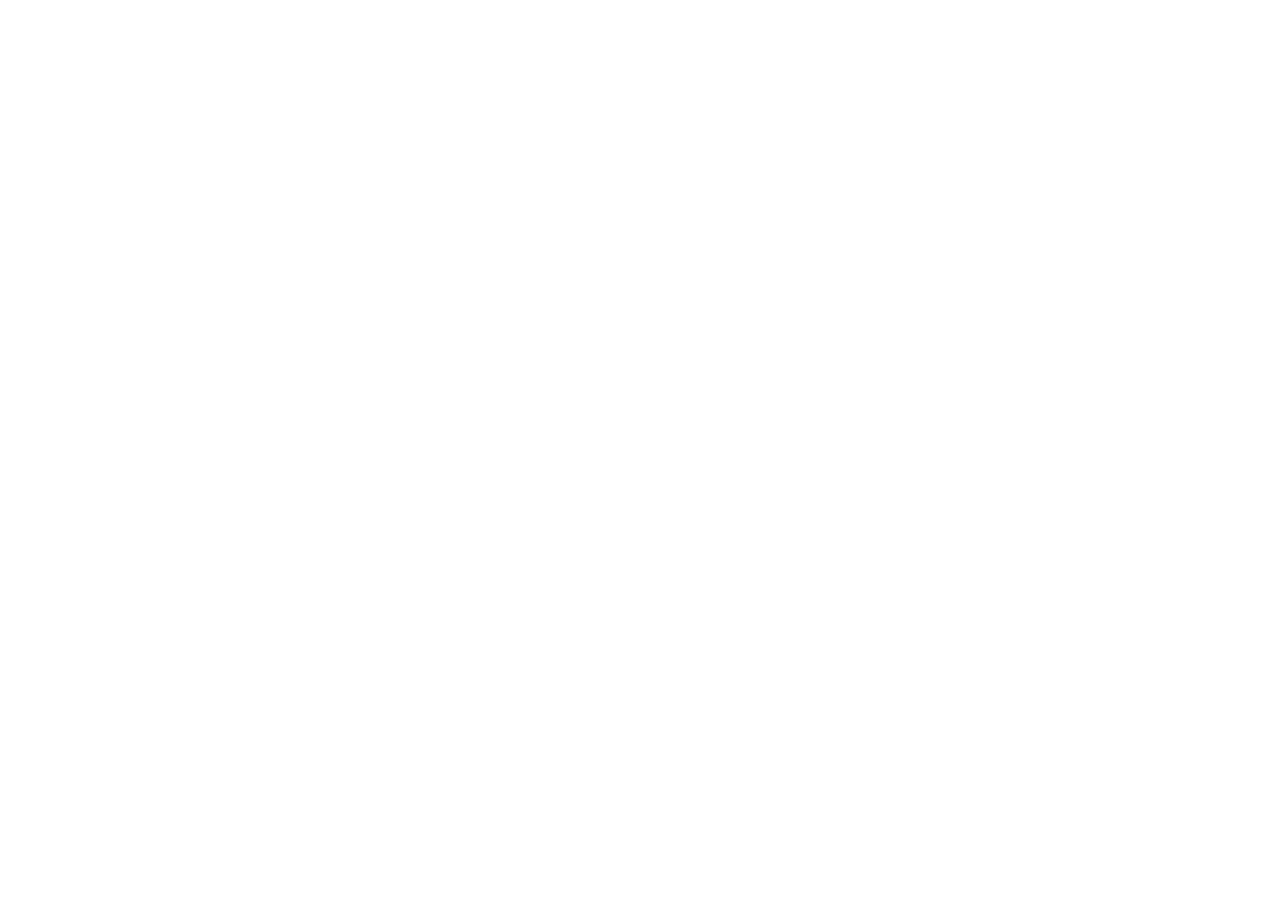
==== Index.html @ 67c7c635 "start" ====
<!DOCTYPE html>
<html lang="en">
<head>
    <meta charset="UTF-8">
    <meta http-equiv="X-UA-Compatible" content="IE=edge">
    <meta name="viewport" content="width=device-width, initial-scale=1.0">
    <title>Сайт отеля</title>
    <link href="https://fonts.googleapis.com/css?family=Montserrat+Alternates:100,200,300,400,500,600,700,800,900&display=swap" rel="stylesheet">

</head>
<body>
 


    </header>











</body>
</html>
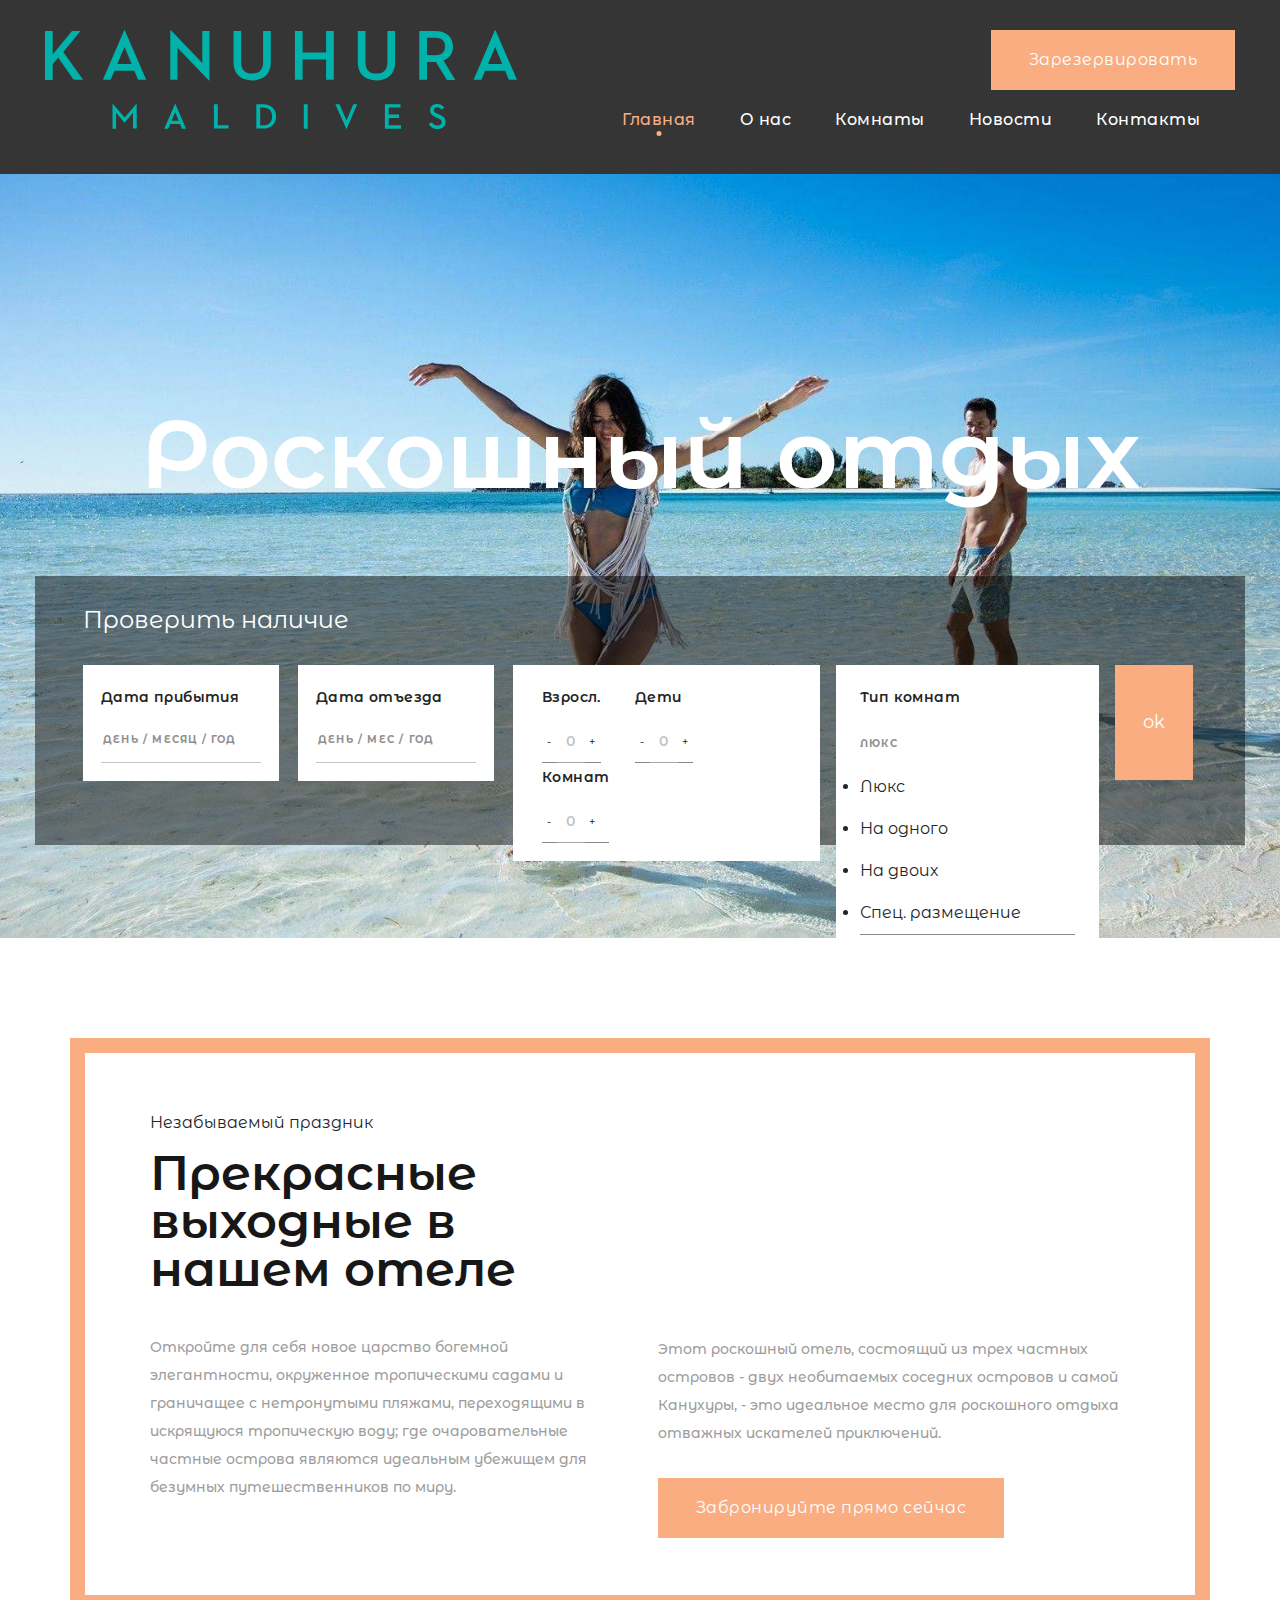
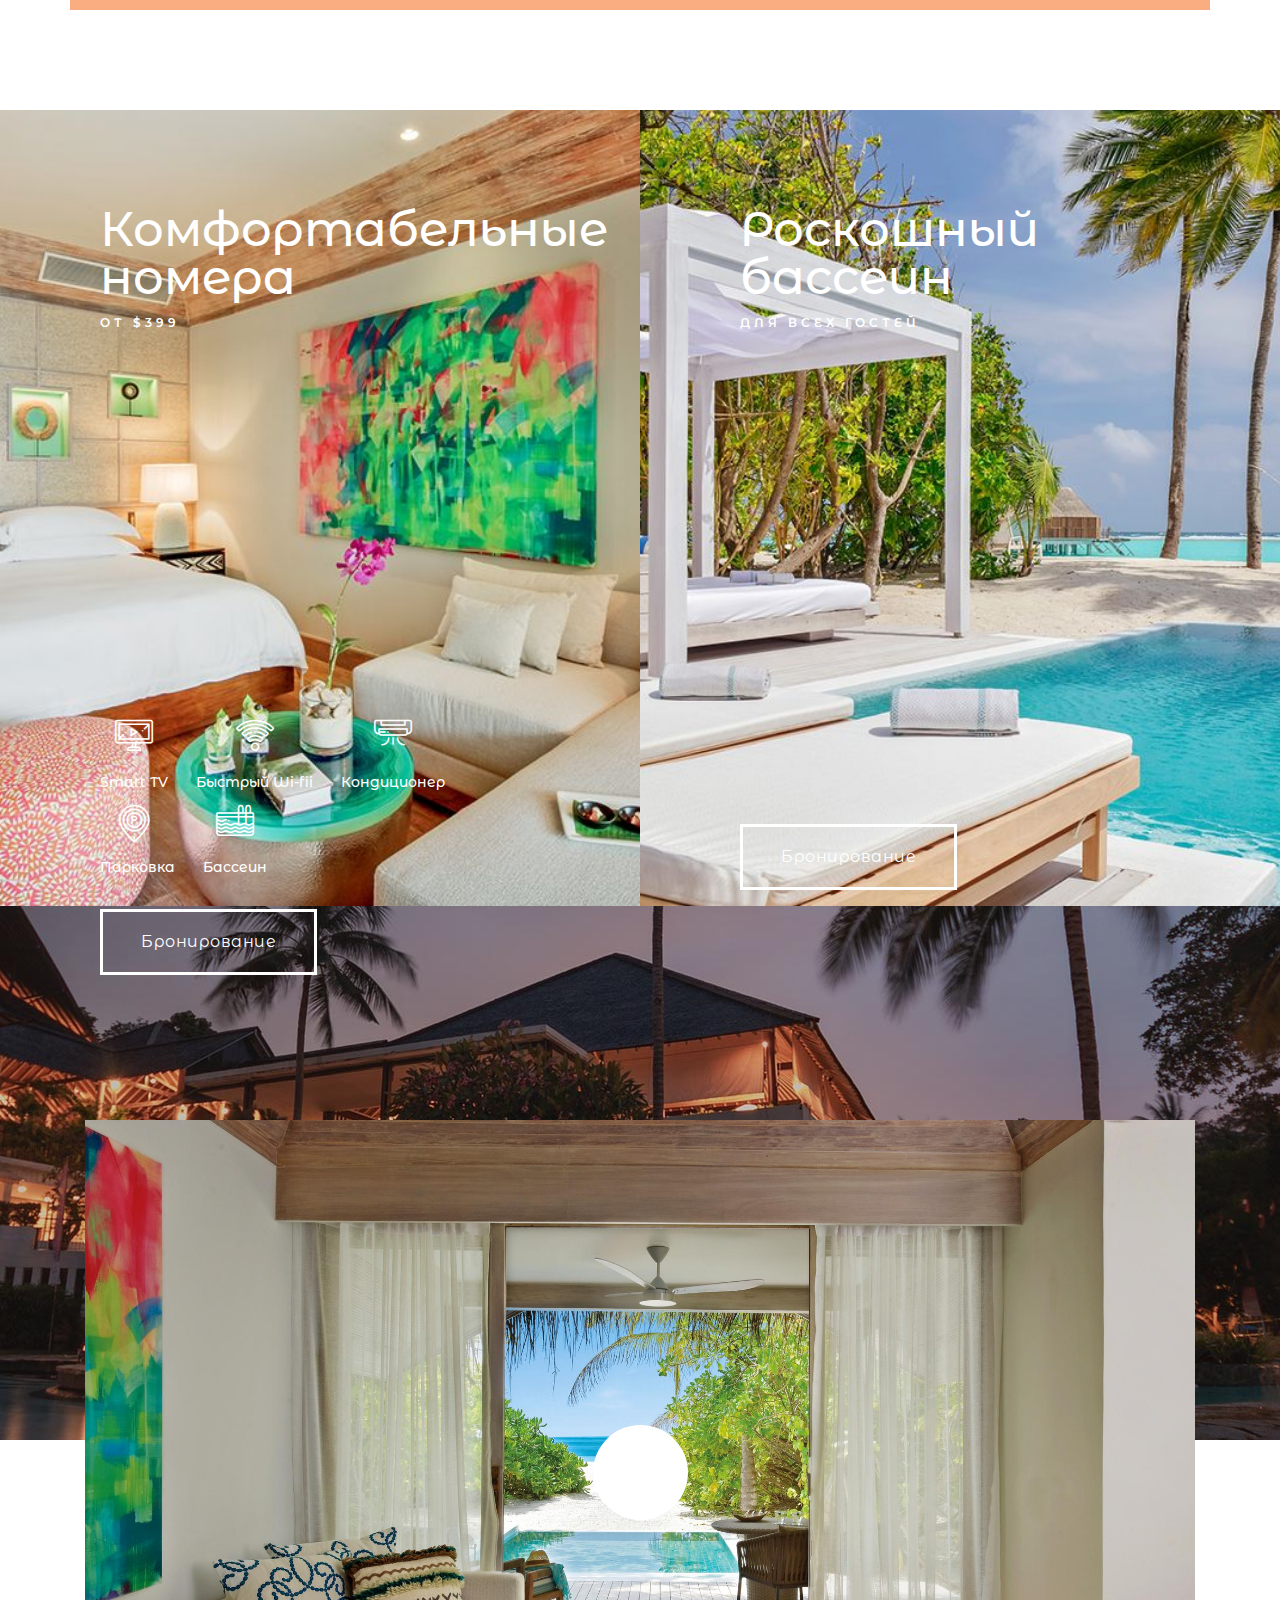
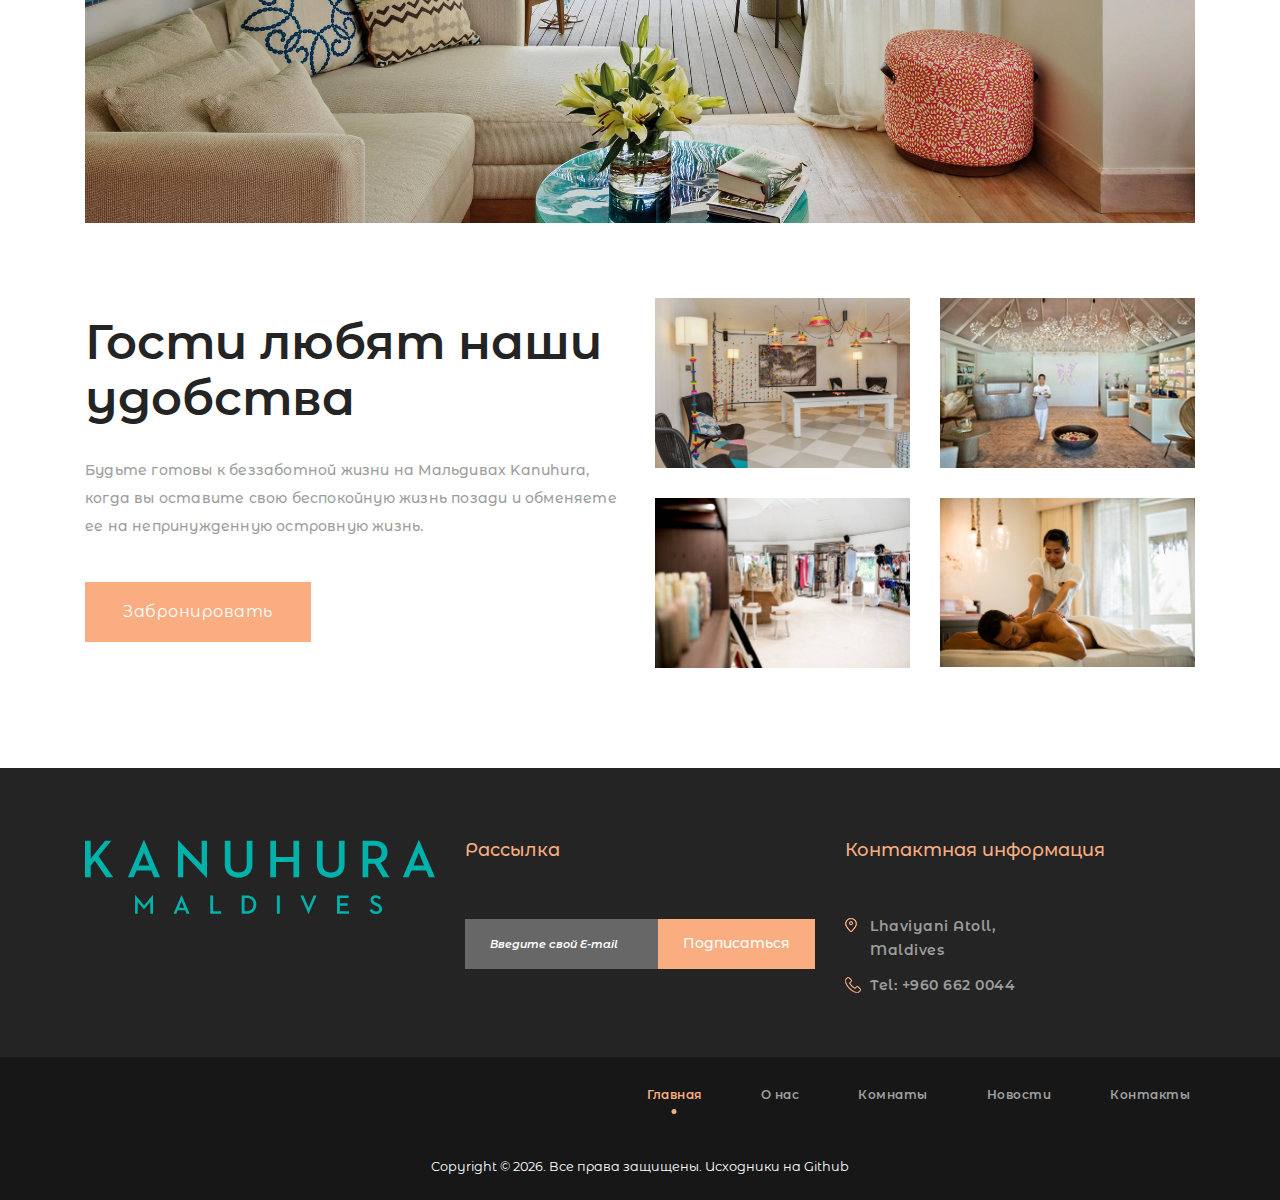
==== commit bfd3fc14: "change_all_2" ====
--- a/Index.html
+++ b/Index.html
@@ -6,10 +6,352 @@
     <meta name="viewport" content="width=device-width, initial-scale=1.0">
     <title>Сайт отеля</title>
     <link href="https://fonts.googleapis.com/css?family=Montserrat+Alternates:100,200,300,400,500,600,700,800,900&display=swap" rel="stylesheet">
+    <link rel="stylesheet" href="css/bootstrap.min.css" type="text/css">
+    <link rel="stylesheet" href="css/font-awesome.min.css" type="text/css">
+    <link rel="stylesheet" href="css/flaticon.css" type="text/css">
+    <link rel="stylesheet" href="css/owl.carousel.min.css" type="text/css">
+    <link rel="stylesheet" href="css/jquery-ui.min.css" type="text/css">
+    <link rel="stylesheet" href="css/nice-select.css" type="text/css">
+    <link rel="stylesheet" href="css/magnific-popup.css" type="text/css">
+    <link rel="stylesheet" href="css/slicknav.min.css" type="text/css">
+    <link rel="stylesheet" href="css/style.css" type="text/css">
 
 </head>
 <body>
- 
+    <div id="preloder">
+        <div class="loader"></div>
+    </div>
+
+    <header class="header-section">
+        <div class="container-fluid">
+            <div class="inner-header">
+                <div class="logo">
+                    <a href="#"><img src="img/logo.svg" ></a>
+                </div>
+
+
+
+                <div class="nav-right">
+                    <a href="#" class="primary-btn">Зарезервировать</a>
+                </div>
+
+
+
+              <nav class="main-menu mobile-menu">
+                    <ul>
+                        <li class="active"><a href="./index.html">Главная</a></li>
+                        <li><a href="./about-us.html">О нас</a></li>
+                        <li><a href="rooms.html">Комнаты</a></li>
+                  <li><a href="./blog.html">Новости</a></li>
+                        <li><a href="./contact.html">Контакты</a></li>
+                    </ul>
+                </nav>
+                <div id="mobile-menu-wrap"></div>
+            </div>
+        </div>
+    </header>
+
+
+        
+        <section class="hero-area set-bg" data-setbg="img/hero-bg1.jpg">
+            <div class="container">
+                <div class="row">
+                    <div class="col-lg-12 text-center">
+                        <div class="hero-text">
+                            <h1>Роскошный отдых</h1>
+                        </div>
+                    </div>
+                </div>
+            </div>
+        </section>
+       
+        <section class="search-filter">
+            <div class="container">
+                <div class="row">
+                    <div class="col-lg-12">
+                        <form action="#" class="check-form">
+                            <h4>Проверить наличие</h4>
+                            <div class="datepicker">
+                                <p>Дата прибытия</p>
+                                <input type="text" class="datepicker-1" value="день / месяц / год">
+                                <img src="img/calendar.png" alt="">
+                            </div>
+                            <div class="datepicker">
+                                <p>Дата отъезда</p>
+                                <input type="text" class="datepicker-2" value="день / мес / год">
+                                <img src="img/calendar.png" alt="">
+                            </div>
+                            <div class="room-quantity">
+                                <div class="single-quantity">
+                                    <p>Взросл.</p>
+                                    <div class="pro-qty"><input type="text" value="0"></div>
+                                </div>
+                                <div class="single-quantity">
+                                    <p>Дети</p>
+                                    <div class="pro-qty"><input type="text" value="0"></div>
+                                </div>
+                                <div class="single-quantity last">
+                                    <p>Комнат</p>
+                                    <div class="pro-qty"><input type="text" value="0"></div>
+                                </div>
+                            </div>
+                            <div class="room-selector">
+                                <p>Тип комнат</p>
+                                <select class="suit-select">
+                                    <option>Люкс</option>
+                                    <option value="">На одного</option>
+                                    <option value="">На двоих</option>
+                                    <option value="">Спец. размещение</option>
+                                </select>
+                            </div>
+                            <button type="submit">ok</button>
+                        </form>
+                    </div>
+                </div>
+            </div>
+        </section>
+
+
+        <section class="intro-section spad">
+            <div class="container">
+                <div class="row intro-text">
+                    <div class="col-lg-6">
+                        <div class="intro-left">
+                            <div class="section-title">
+                                Незабываемый праздник
+                                <h2>Прекрасные выходные в нашем отеле</h2>
+                            </div>
+                            <p>Откройте для себя новое царство богемной элегантности, окруженное тропическими садами и граничащее с нетронутыми пляжами, переходящими в искрящуюся тропическую воду; где очаровательные частные острова являются идеальным убежищем для безумных путешественников по миру.
+                                </p>
+                        </div>
+                    </div>
+    
+    
+    
+    
+                    
+                    <div class="col-lg-6">
+                        <div class="intro-right">
+                            <p><br><br>Этот роскошный отель, состоящий из трех частных островов - двух необитаемых соседних островов и самой Канухуры, - это идеальное место для роскошного отдыха отважных искателей приключений.</p>
+                            <a href="#" class="primary-btn">Забронируйте прямо сейчас</a>
+                        </div>
+                    </div>
+                </div>
+            </div>
+        </section>
+    
+    
+
+        <section class="facilities-section">
+            <div class="container-fluid">
+                <div class="row">
+                    <div class="col-lg-6">
+                        <div class="facilities-item set-bg" data-setbg="img/room-1.jpg">
+                            <div class="fi-title">
+                                <h2>Комфортабельные номера</h2>
+                                <p>От $399</p>
+                            </div>
+                            <div class="fi-features">
+                                <div class="fi-info">
+                                    <i class="flaticon-019-television"></i>
+                                    <p>Smart TV</p>
+                                </div>
+                                <div class="fi-info">
+                                    <i class="flaticon-029-wifi"></i>
+                                    <p>Быстрый Wi-fii</p>
+                                </div>
+                                <div class="fi-info">
+                                    <i class="flaticon-003-air-conditioner"></i>
+                                    <p>Кондиционер</p>
+                                </div>
+                                <div class="fi-info">
+                                    <i class="flaticon-036-parking"></i>
+                                    <p>Парковка</p>
+                                </div>
+                                <div class="fi-info">
+                                    <i class="flaticon-007-swimming-pool"></i>
+                                    <p>Бассеин</p>
+                                </div>
+                            </div>
+                            <a href="#" class="primary-btn">Бронирование</a>
+                        </div>
+                    </div>
+                    <div class="col-lg-6">
+                        <div class="facilities-item set-bg fi-right" data-setbg="img/room-2.jpg">
+                            <div class="fi-title">
+                                <h2>Роскошный бассеин</h2>
+                                <p>для всех гостей</p>
+                            </div>
+                            <a href="#" class="primary-btn">Бронирование</a>
+                        </div>
+                    </div>
+                </div>
+            </div>
+        </section>
+
+        
+        <div class="video-section">
+            <div class="video-bg set-bg" data-setbg="img/video-bg.jpg"></div>
+            <div class="container">
+                <div class="video-text set-bg" data-setbg="img/video-inside-bg.jpg">
+                    <a href="https://www.youtube.com/watch?v=g6BFo0UG668" class="pop-up"><i class="fa fa-play"></i></a>
+                </div>
+            </div>
+        </div>
+
+        <section class="homepage-about spad">   
+            <div class="container">
+                <div class="row">
+                    <div class="col-lg-6">
+                        <div class="about-text">
+                            <div class="section-title">
+                                <h2>Гости любят наши удобства</h2>
+                            </div>
+                            <p>Будьте готовы к беззаботной жизни на Мальдивах Kanuhura, когда вы оставите свою беспокойную жизнь позади и обменяете ее на непринужденную островную жизнь. </p>
+                            <a href="#" class="primary-btn">Забронировать</a>
+                        </div>
+                    </div>
+                    <div class="col-lg-6">
+                        <div class="row">
+                            <div class="col-sm-6">
+                                <div class="about-img">
+                                    <img src="img/home-about-1.jpg" alt="">
+                                </div>
+                            </div>
+                            <div class="col-sm-6">
+                                <div class="about-img">
+                                    <img src="img/home-about-2.jpg" alt ="">
+                                </div>
+                            </div>
+                            <div class="col-sm-6">
+                                <div class="about-img">
+                                    <img src="img/home-about-3.jpg" alt="">
+                                </div>
+                            </div>
+                            <div class="col-sm-6">
+                                <div class="about-img">
+                                    <img src="img/home-about-4.jpg" alt="">
+                                </div>
+                            </div>
+                        </div>
+                    </div>
+                </div>
+            </div>
+        </section>
+        <!-- Home Page About Section End -->
+    
+        <!-- Footer Section Begin -->
+        <footer class="footer-section">
+            <div class="container">
+                <div class="row">
+                    <div class="col-lg-4">
+                        <div class="footer-item">
+                            <div class="footer-logo">
+                                <a href="#"><img src="img/logo.svg" alt=""></a>
+                            </div>
+                        
+                        </div>
+                    </div>
+                    <div class="col-lg-4">
+                        <div class="footer-item">
+                            <h5>Рассылка</h5>
+                            <div class="newslatter-form">
+                                <input type="text" placeholder="Введите свой E-mail">
+                                <button type="submit">Подписаться</button>
+                            </div>
+                        </div>
+                    </div>
+                    <div class="col-lg-4">
+                        <div class="footer-item">
+                            <h5>Контактная информация</h5>
+                            <ul>
+                                <li><img src="img/dot.png" alt="">Lhaviyani Atoll, <br />Maldives</li>
+                                <li><img src="img/phone.png" alt="">Tel: +960 662 0044</li>
+                            </ul>
+                        </div>
+                    </div>
+                </div>
+            </div>
+            <div class="copyright">
+                <div class="container">
+                    <div class="row">
+                        <div class="col-lg-12">
+                            
+                            <ul>
+                                <li class="active"><a href="./index.html">Главная</a></li>
+                                <li><a href="#">О нас</a></li>
+                                <li><a href="#">Комнаты</a></li>
+                                <li><a href="#">Новости</a></li>
+                                <li><a href="#">Контакты</a></li>
+                            </ul>
+                        </div>
+                    </div>
+    <div class="row pt-5">
+                        <div class="col-lg-12 ">
+                            <div class="small text-white text-center">
+    Copyright &copy;
+    <script>document.write(new Date().getFullYear());</script>.
+   Все права защищены. Исходники на<i class="fa fa-hah" aria-hidden="true"></i>  <a href="https://github.com/Nsspb" target="_blank">Github</a>
+    </div>
+                        </div>
+                    </div>
+    
+                </div>
+            </div>
+        </footer>
+    
+
+
+
+
+
+
+
+
+
+
+
+
+
+
+
+
+
+
+
+
+
+
+
+
+
+
+
+
+
+
+
+
+
+
+
+
+        
+
+        
+    <script src="js/jquery-3.3.1.min.js"></script>
+    <script src="js/bootstrap.min.js"></script>
+    <script src="js/jquery.magnific-popup.min.js"></script>
+    <script src="js/jquery-ui.min.js"></script>
+    <script src="js/jquery.nice-select.min.js"></script>
+    <script src="js/jquery.slicknav.js"></script>
+    <script src="js/owl.carousel.min.js"></script>
+    <script src="js/main.js"></script>
+
+
+
+
+
 
 
     </header>
--- a/css/flaticon.css
+++ b/css/flaticon.css
@@ -0,0 +1,79 @@
+	/*
+  	Flaticon icon font: Flaticon
+  	Creation date: 25/01/2019 11:32
+  	*/
+
+@font-face {
+  font-family: "Flaticon";
+  src: url("../fonts/Flaticon.eot");
+  src: url("../fonts/Flaticon.eot?#iefix") format("embedded-opentype"),
+       url("../fonts/Flaticon.woff") format("woff"),
+       url("../fonts/Flaticon.ttf") format("truetype"),
+       url("../fonts/Flaticon.svg#Flaticon") format("svg");
+  font-weight: normal;
+  font-style: normal;
+}
+
+@media screen and (-webkit-min-device-pixel-ratio:0) {
+  @font-face {
+    font-family: "Flaticon";
+    src: url("../fonts/Flaticon.svg#Flaticon") format("svg");
+  }
+}
+
+[class^="flaticon-"]:before, [class*=" flaticon-"]:before,
+[class^="flaticon-"]:after, [class*=" flaticon-"]:after {   
+  font-family: Flaticon;
+  font-style: normal;
+}
+
+.flaticon-001-luggage:before { content: "\f100"; }
+.flaticon-002-breakfast:before { content: "\f101"; }
+.flaticon-003-air-conditioner:before { content: "\f102"; }
+.flaticon-004-fridge:before { content: "\f103"; }
+.flaticon-005-tea:before { content: "\f104"; }
+.flaticon-006-dumbbell:before { content: "\f105"; }
+.flaticon-007-swimming-pool:before { content: "\f106"; }
+.flaticon-008-heater:before { content: "\f107"; }
+.flaticon-009-cctv:before { content: "\f108"; }
+.flaticon-010-newspaper:before { content: "\f109"; }
+.flaticon-011-no-smoking:before { content: "\f10a"; }
+.flaticon-012-cocktail:before { content: "\f10b"; }
+.flaticon-013-safety-box:before { content: "\f10c"; }
+.flaticon-014-ring-bell:before { content: "\f10d"; }
+.flaticon-015-door-hanger:before { content: "\f10e"; }
+.flaticon-016-washing-machine:before { content: "\f10f"; }
+.flaticon-017-sunbed:before { content: "\f110"; }
+.flaticon-018-iron:before { content: "\f111"; }
+.flaticon-019-television:before { content: "\f112"; }
+.flaticon-020-telephone:before { content: "\f113"; }
+.flaticon-021-flip-flops:before { content: "\f114"; }
+.flaticon-022-clock:before { content: "\f115"; }
+.flaticon-023-hair-dryer:before { content: "\f116"; }
+.flaticon-024-towel:before { content: "\f117"; }
+.flaticon-025-pillow:before { content: "\f118"; }
+.flaticon-026-bed:before { content: "\f119"; }
+.flaticon-027-mirror:before { content: "\f11a"; }
+.flaticon-028-vacuum-cleaner:before { content: "\f11b"; }
+.flaticon-029-wifi:before { content: "\f11c"; }
+.flaticon-030-bathtub:before { content: "\f11d"; }
+.flaticon-031-elevator:before { content: "\f11e"; }
+.flaticon-032-armchair:before { content: "\f11f"; }
+.flaticon-033-dinner:before { content: "\f120"; }
+.flaticon-034-camera:before { content: "\f121"; }
+.flaticon-035-eight-ball:before { content: "\f122"; }
+.flaticon-036-parking:before { content: "\f123"; }
+.flaticon-037-sink:before { content: "\f124"; }
+.flaticon-038-five-stars:before { content: "\f125"; }
+.flaticon-039-three-stars:before { content: "\f126"; }
+.flaticon-040-key-card:before { content: "\f127"; }
+.flaticon-041-lamp:before { content: "\f128"; }
+.flaticon-042-menu:before { content: "\f129"; }
+.flaticon-043-room-service:before { content: "\f12a"; }
+.flaticon-044-clock-1:before { content: "\f12b"; }
+.flaticon-045-door:before { content: "\f12c"; }
+.flaticon-046-toothbrush:before { content: "\f12d"; }
+.flaticon-047-calendar:before { content: "\f12e"; }
+.flaticon-048-door-handle:before { content: "\f12f"; }
+.flaticon-049-power-socket:before { content: "\f130"; }
+.flaticon-050-bellboy:before { content: "\f131"; }--- a/css/style.css
+++ b/css/style.css
@@ -0,0 +1,2048 @@
+/******************************************************************
+  Template Name: Europa Hotel And Spa
+  Description: Europa Hotel And Spa HTML Template
+  Author: Colorlib
+  Author URI: http://www.colorlib.com
+  Version: 1.0
+  Created: Colorlib
+******************************************************************/
+
+/*------------------------------------------------------------------
+[Table of contents]
+
+1.  Template default CSS
+	1.1	Variables
+	1.2	Mixins
+	1.3	Flexbox
+	1.4	Reset
+2.  Helper Css
+3.  Header Section
+4.  Hero Section
+5.  Search Filter
+6.  Facilities Section
+7.  Testimonial Section
+8.  Video Section
+9.  Footer
+10. Other Pages Style
+
+-------------------------------------------------------------------*/
+
+
+/*----------------------------------------*/
+/* Template default CSS
+/*----------------------------------------*/
+
+html,
+body {
+	height: 100%;
+	font-family: "Montserrat Alternates", sans-serif;
+	-webkit-font-smoothing: antialiased;
+	font-smoothing: antialiased;
+	background: none;
+}
+
+h1,
+h2,
+h3,
+h4,
+h5,
+h6 {
+	margin: 0;
+	color: #111111;
+	font-weight: 400;
+	font-family: "Montserrat Alternates", sans-serif;
+}
+
+h1 {
+	font-size: 70px;
+}
+
+h2 {
+	font-size: 36px;
+}
+
+h3 {
+	font-size: 30px;
+}
+
+h4 {
+	font-size: 24px;
+}
+
+h5 {
+	font-size: 18px;
+}
+
+h6 {
+	font-size: 16px;
+}
+
+p {
+	font-size: 14px;
+	color: #9d9d9d;
+	font-family: "Montserrat Alternates", sans-serif;
+	font-weight: 500;
+	line-height: 28px;
+	margin: 0 0 15px 0;
+}
+
+img {
+	max-width: 100%;
+}
+
+input:focus,
+select:focus,
+button:focus,
+textarea:focus {
+	outline: none;
+}
+
+a:hover,
+a:focus {
+	text-decoration: none;
+	outline: none;
+	color: #ffffff;
+}
+
+ul,
+ol {
+	padding: 0;
+	margin: 0;
+}
+
+[class^=flaticon-]:before,
+[class*=" flaticon-"]:before,
+[class^=flaticon-]:after,
+[class*=" flaticon-"]:after {
+	font-family: Flaticon;
+	font-size: 38px;
+	font-style: normal;
+}
+
+/*---------------------
+  Helper CSS
+-----------------------*/
+
+.section-title span {
+	color: #868686;
+	display: block;
+	font-size: 12px;
+	letter-spacing: 4px;
+	text-transform: uppercase;
+	font-weight: 600;
+}
+
+.section-title h2 {
+	color: #181717;
+	font-size: 48px;
+	line-height: 48px;
+	font-weight: 600;
+	margin-top: 14px;
+	margin-bottom: 40px;
+}
+
+.set-bg {
+	background-repeat: no-repeat;
+	background-size: cover;
+	background-position: top center;
+}
+
+.spad {
+	padding-top: 100px;
+	padding-bottom: 100px;
+}
+
+.text-white h1,
+.text-white h2,
+.text-white h3,
+.text-white h4,
+.text-white h5,
+.text-white h6,
+.text-white p,
+.text-white span,
+.text-white li,
+.text-white a {
+	color: #ffffff;
+}
+
+/* buttons */
+
+.primary-btn {
+	display: inline-block;
+	font-size: 16px;
+	font-weight: 400;
+	padding: 18px 38px;
+	color: #ffffff;
+	background: #F9AD81;
+	letter-spacing: 0.5px;
+}
+
+.submit-btn {
+	color: #ffffff;
+	background: #82D026;
+	font-size: 14px;
+	font-weight: 400;
+	border: none;
+	letter-spacing: 0.5px;
+	text-transform: uppercase;
+	cursor: pointer;
+}
+
+/* Preloder */
+
+#preloder {
+	position: fixed;
+	width: 100%;
+	height: 100%;
+	top: 0;
+	left: 0;
+	z-index: 999999;
+	background: #000;
+}
+
+.loader {
+	width: 40px;
+	height: 40px;
+	position: absolute;
+	top: 50%;
+	left: 50%;
+	margin-top: -13px;
+	margin-left: -13px;
+	border-radius: 60px;
+	animation: loader 0.8s linear infinite;
+	-webkit-animation: loader 0.8s linear infinite;
+}
+
+@keyframes loader {
+	0% {
+		-webkit-transform: rotate(0deg);
+		transform: rotate(0deg);
+		border: 4px solid #f44336;
+		border-left-color: transparent;
+	}
+	50% {
+		-webkit-transform: rotate(180deg);
+		transform: rotate(180deg);
+		border: 4px solid #673ab7;
+		border-left-color: transparent;
+	}
+	100% {
+		-webkit-transform: rotate(360deg);
+		transform: rotate(360deg);
+		border: 4px solid #f44336;
+		border-left-color: transparent;
+	}
+}
+
+@-webkit-keyframes loader {
+	0% {
+		-webkit-transform: rotate(0deg);
+		border: 4px solid #f44336;
+		border-left-color: transparent;
+	}
+	50% {
+		-webkit-transform: rotate(180deg);
+		border: 4px solid #673ab7;
+		border-left-color: transparent;
+	}
+	100% {
+		-webkit-transform: rotate(360deg);
+		border: 4px solid #f44336;
+		border-left-color: transparent;
+	}
+}
+
+/*---------------------
+  Header
+-----------------------*/
+
+.header-section {
+	background: #353535;
+	padding-left: 30px;
+	padding-right: 30px;
+	padding-top: 30px;
+	padding-bottom: 24px;
+	position: absolute;
+	width: 100%;
+	left: 0;
+	top: 0;
+	z-index: 999;
+}
+
+.inner-header .logo {
+	float: left;
+	line-height: 60px;
+}
+
+.inner-header .logo a {
+	display: inline-block;
+}
+
+.inner-header .nav-right {
+	float: right;
+}
+
+.inner-header .main-menu {
+	float: right;
+	margin-right: 30px;
+	display: block;
+}
+
+.inner-header .main-menu ul li {
+	list-style: none;
+	display: inline-block;
+	margin-right: 50px;
+	line-height: 50px;
+	padding: 5px;
+	position: relative;
+	z-index: 1;
+}
+
+.inner-header .main-menu ul li:hover>.drop-menu {
+	top: 60px;
+	opacity: 1;
+	visibility: visible;
+	z-index: 999;
+}
+
+.inner-header .main-menu ul li .drop-menu {
+	position: absolute;
+	left: 0;
+	top: 100px;
+	background: #ffffff;
+	width: 220px;
+	opacity: 0;
+	visibility: hidden;
+	z-index: -1;
+	-webkit-transition: 0.3s;
+	transition: 0.3s;
+}
+
+.inner-header .main-menu ul li .drop-menu li {
+	display: block;
+	margin-right: 0;
+	line-height: 0;
+	padding: 0;
+}
+
+.inner-header .main-menu ul li .drop-menu li a {
+	color: #242424;
+	display: block;
+	padding: 30px 20px;
+	font-size: 16px;
+	font-weight: 600;
+	letter-spacing: 0;
+}
+
+.inner-header .main-menu ul li .drop-menu li:hover>a {
+	background: #F9AD81;
+	color: #ffffff;
+}
+
+.inner-header .main-menu ul li .drop-menu li:hover>a::after {
+	display: none;
+}
+
+.inner-header .main-menu ul li.active a {
+	color: #F9AD81;
+}
+
+.inner-header .main-menu ul li.active a:after {
+	opacity: 1;
+}
+
+.inner-header .main-menu ul li:last-child {
+	margin-right: 0;
+}
+
+.inner-header .main-menu ul li>a {
+	color: #ffffff;
+	font-size: 16px;
+	font-weight: 500;
+	letter-spacing: 0.5px;
+	display: inline-block;
+	position: relative;
+	-webkit-transition: all 0.2s;
+	transition: all 0.2s;
+}
+
+.inner-header .main-menu ul li>a:hover {
+	color: #F9AD81;
+}
+
+.inner-header .main-menu ul li>a:hover::after {
+	opacity: 1;
+}
+
+.inner-header .main-menu ul li>a:after {
+	position: absolute;
+	left: 50%;
+	bottom: 9px;
+	width: 5px;
+	height: 5px;
+	background: #F9AD81;
+	content: "";
+	border-radius: 50%;
+	-webkit-transform: translateX(-2.5px);
+	transform: translateX(-2.5px);
+	opacity: 0;
+	-webkit-transition: all 0.2s;
+	transition: all 0.2s;
+}
+
+.slicknav_menu {
+	display: none;
+}
+
+/*---------------------
+  Hero Area
+-----------------------*/
+
+.hero-area {
+	height: 938px;
+	padding-top: 396px;
+}
+
+.hero-area.other-page {
+	height: 488px;
+	padding-top: 0;
+}
+
+.hero-text h1 {
+	font-size: 96px;
+	color: #ffffff;
+	font-weight: 600;
+}
+
+/*---------------------
+  Search Filter
+-----------------------*/
+
+.search-filter {
+	margin-top: -362px;
+	position: absolute;
+	width: 100%;
+	z-index: 99;
+}
+
+.search-filter.other-page-filter {
+	margin-top: -172px;
+}
+
+.check-form {
+	padding-top: 30px;
+	padding-bottom: 65px;
+	padding-right: 48px;
+	padding-left: 48px;
+	margin: 0 -50px;
+	position: relative;
+	z-index: 1;
+}
+
+.check-form:after {
+	position: absolute;
+	left: 0;
+	top: 0;
+	width: 100%;
+	height: 100%;
+	background: #000000;
+	content: "";
+	opacity: 0.47;
+	z-index: -1;
+}
+
+.check-form h4 {
+	color: #ffffff;
+	margin-bottom: 30px;
+}
+
+.check-form .datepicker {
+	width: calc(19.3% - 19px);
+	float: left;
+	margin-right: 19px;
+	background: #ffffff;
+	position: relative;
+	padding: 18px;
+}
+
+.check-form .datepicker p {
+	font-size: 14px;
+	color: #242424;
+	letter-spacing: 0.4px;
+	margin-bottom: 7px;
+	font-weight: 600;
+}
+
+.check-form .datepicker input {
+	width: 100%;
+	font-size: 10px;
+	font-weight: 700;
+	text-transform: uppercase;
+	border: none;
+	color: #242424;
+	opacity: 0.5;
+	letter-spacing: 1.2px;
+	line-height: 42px;
+	border-bottom: 1px solid #888888;
+}
+
+.check-form .datepicker img {
+	position: absolute;
+	right: 18px;
+	bottom: 33px;
+}
+
+.check-form .room-quantity {
+	width: calc(29% - 16px);
+	float: left;
+	margin-right: 16px;
+	background: #ffffff;
+	padding-top: 18px;
+	padding-bottom: 18px;
+	padding-left: 29px;
+	padding-right: 28px;
+}
+
+.check-form .room-quantity .single-quantity {
+	display: inline-block;
+	margin-right: 30px;
+}
+
+.check-form .room-quantity .single-quantity.last {
+	margin-right: 0;
+}
+
+.check-form .room-quantity .single-quantity p {
+	font-size: 14px;
+	color: #242424;
+	letter-spacing: 0.4px;
+	margin-bottom: 10px;
+	font-weight: 600;
+}
+
+.check-form .room-quantity .single-quantity .pro-qty {
+	border-bottom: 1px solid #888888;
+	line-height: 42px;
+	height: 42px;
+}
+
+.check-form .room-quantity .single-quantity .pro-qty .qtybtn {
+	float: left;
+	width: 15px;
+	text-align: center;
+	cursor: pointer;
+	display: block;
+	color: #081624;
+	font-size: 11px;
+	letter-spacing: 0.4px;
+	line-height: 42px;
+}
+
+.check-form .room-quantity .single-quantity .pro-qty input {
+	width: 28px;
+	border: none;
+	float: left;
+	text-align: center;
+	font-family: "Montserrat Alternates", sans-serif;
+	font-size: 14px;
+	font-weight: 600;
+	color: #081624;
+	opacity: 0.25;
+	letter-spacing: 0.4px;
+	margin-top: -2px;
+}
+
+.check-form .room-selector {
+	width: calc(25% - 16px);
+	float: left;
+	margin-right: 16px;
+	background: #ffffff;
+	padding-top: 18px;
+	padding-left: 24px;
+	padding-right: 24px;
+	padding-bottom: 18px;
+}
+
+.check-form .room-selector p {
+	font-size: 14px;
+	color: #242424;
+	letter-spacing: 0.4px;
+	margin-bottom: 10px;
+	font-weight: 600;
+}
+
+.check-form .room-selector .nice-select {
+	background-color: transparent;
+	border-radius: 0;
+	border: none;
+	padding-left: 0;
+	padding-right: 0;
+	float: none;
+	line-height: 42px;
+	border-bottom: 1px solid #888888;
+}
+
+.check-form .room-selector .nice-select span {
+	font-size: 10px;
+	color: #242424;
+	opacity: 0.5;
+	text-transform: uppercase;
+	font-weight: 700;
+	letter-spacing: 1.2px;
+}
+
+.check-form .room-selector .nice-select .list {
+	width: 100%;
+	margin-top: 1px;
+}
+
+.check-form .room-selector .nice-select:after {
+	display: none;
+}
+
+.check-form button {
+	background: #F9AD81;
+	border: 1px solid #F9AD81;
+	font-size: 18px;
+	color: #ffffff;
+	padding: 43px 27px;
+	cursor: pointer;
+}
+
+/*---------------------
+  Intro section
+-----------------------*/
+
+.intro-text {
+	border: 15px solid #F9AD81;
+	padding-left: 50px;
+	padding-top: 58px;
+	padding-bottom: 57px;
+	padding-right: 45px;
+}
+
+.intro-right {
+	padding-top: 168px;
+}
+
+.intro-right p {
+	margin-bottom: 31px;
+}
+
+/*---------------------
+  Facilities Section
+-----------------------*/
+
+.facilities-item {
+	margin: 0 -15px;
+	height: 796px;
+	padding-top: 95px;
+	padding-left: 100px;
+	padding-right: 100px;
+	padding-bottom: 60px;
+}
+
+.facilities-item.fi-right .fi-title {
+	margin-bottom: 488px;
+}
+
+.facilities-item .fi-title {
+	margin-bottom: 375px;
+}
+
+.facilities-item .fi-title h2 {
+	color: #ffffff;
+	font-size: 48px;
+	font-weight: 500;
+	line-height: 48px;
+	margin-bottom: 8px;
+}
+
+.facilities-item .fi-title p {
+	color: #ffffff;
+	font-size: 12px;
+	letter-spacing: 4px;
+	line-height: 27px;
+	font-weight: 600;
+	text-transform: uppercase;
+}
+
+.facilities-item .fi-features {
+	margin-bottom: 28px;
+}
+
+.facilities-item .fi-features .fi-info {
+	display: inline-block;
+	text-align: center;
+	margin-right: 24px;
+}
+
+.facilities-item .fi-features .fi-info i {
+	color: #ffffff;
+}
+
+.facilities-item .fi-features .fi-info p {
+	color: #ffffff;
+	margin-bottom: 0;
+}
+
+.facilities-item .primary-btn {
+	background: transparent;
+	border: 3px solid #ffffff;
+}
+
+/*---------------------
+  Testimonial Section
+-----------------------*/
+
+.testimonial-section {
+	padding-bottom: 60px;
+}
+
+.testimonial-section .section-title h2 {
+	font-size: 60px;
+	color: #242424;
+	margin-top: 0;
+}
+
+.testimonial-item {
+	margin-bottom: 40px;
+}
+
+.testimonial-item .ti-time {
+	font-size: 11px;
+	letter-spacing: 1.2px;
+	color: #242424;
+	opacity: 0.5;
+	font-weight: 600;
+	line-height: 36px;
+}
+
+.testimonial-item h4 {
+	color: #242424;
+	font-weight: 600;
+	margin-bottom: 6px;
+}
+
+.testimonial-item .rating {
+	margin-bottom: 15px;
+}
+
+.testimonial-item .rating i {
+	color: #ed8a19;
+}
+
+.testimonial-item p {
+	letter-spacing: 0.2px;
+	margin-bottom: 30px;
+}
+
+.testimonial-item .ti-author {
+	overflow: hidden;
+}
+
+.testimonial-item .ti-author .author-pic {
+	float: left;
+	margin-right: 18px;
+}
+
+.testimonial-item .ti-author .author-pic img {
+	height: 54px;
+	width: 54px;
+	border-radius: 50%;
+}
+
+.testimonial-item .ti-author .author-text {
+	float: left;
+	padding-top: 5px;
+}
+
+.testimonial-item .ti-author .author-text h6 {
+	color: #F9AD81;
+	font-weight: 600;
+	line-height: 24px;
+}
+
+.testimonial-item .ti-author .author-text h6 span {
+	display: block;
+	font-size: 12px;
+	color: #242424;
+	letter-spacing: 0.2px;
+}
+
+/*---------------------
+  Video Section
+-----------------------*/
+
+.video-section {
+	padding-bottom: 0;
+}
+
+.video-section .video-bg {
+	height: 534px;
+}
+
+.video-text {
+	height: 703px;
+	position: relative;
+	margin-top: -320px;
+}
+
+.video-text a {
+	color: #F9AD81;
+	height: 95px;
+	width: 95px;
+	background: #fff;
+	text-align: center;
+	line-height: 98px;
+	border-radius: 50%;
+	font-size: 25px;
+	position: absolute;
+	left: 50%;
+	top: 50%;
+	-webkit-transform: translate(-47px, -47px);
+	transform: translate(-47px, -47px);
+}
+
+/*---------------------
+  Homepage About
+-----------------------*/
+
+.homepage-about {
+	padding-top: 75px;
+	padding-bottom: 70px;
+}
+
+.homepage-about .about-text {
+	margin-bottom: 30px;
+}
+
+.homepage-about .about-text .section-title h2 {
+	color: #242424;
+	line-height: 56px;
+	margin-top: 0;
+	margin-bottom: 30px;
+	margin-top: 16px;
+}
+
+.homepage-about .about-text p {
+	letter-spacing: 0.2px;
+	margin-bottom: 42px;
+}
+
+.homepage-about .about-img {
+	margin-bottom: 30px;
+	
+}
+
+.homepage-about .about-img img {
+	min-width: 100%;
+}
+
+/*---------------------
+  Footer
+-----------------------*/
+
+.footer-section {
+	background: #242424;
+	padding-top: 72px;
+}
+
+.footer-item {
+	margin-bottom: 30px;
+}
+
+.footer-item .footer-logo {
+	margin-bottom: 25px;
+}
+
+.footer-item .footer-logo a {
+	display: inline-block;
+}
+
+.footer-item h5 {
+	color: #F9AD81;
+	font-weight: 500;
+	margin-bottom: 57px;
+}
+
+.footer-item .newslatter-form {
+	position: relative;
+}
+
+.footer-item .newslatter-form input {
+	width: 100%;
+	height: 50px;
+	background: #676767;
+	border: none;
+	font-size: 11px;
+	color: #ffffff;
+	padding-left: 25px;
+	padding-right: 15px;
+}
+
+.footer-item .newslatter-form input::-webkit-input-placeholder {
+	color: #ffffff;
+	font-weight: 600;
+	font-style: italic;
+}
+
+.footer-item .newslatter-form input::-moz-placeholder {
+	color: #ffffff;
+	font-weight: 600;
+	font-style: italic;
+}
+
+.footer-item .newslatter-form input:-ms-input-placeholder {
+	color: #ffffff;
+	font-weight: 600;
+	font-style: italic;
+}
+
+.footer-item .newslatter-form input::-ms-input-placeholder {
+	color: #ffffff;
+	font-weight: 600;
+	font-style: italic;
+}
+
+.footer-item .newslatter-form input::placeholder {
+	color: #ffffff;
+	font-weight: 600;
+	font-style: italic;
+}
+
+.footer-item .newslatter-form button {
+	font-size: 14px;
+	color: #ffffff;
+	background: #F9AD81;
+	display: inline-block;
+	border: none;
+	position: absolute;
+	right: 0;
+	top: 0;
+	padding: 14px 25px;
+	height: 100%;
+	font-weight: 500;
+	cursor: pointer;
+}
+
+.footer-item ul {
+	margin-top: -5px;
+}
+
+.footer-item ul li {
+	list-style: none;
+	color: #9d9d9d;
+	line-height: 24px;
+	font-size: 14px;
+	font-weight: 600;
+	letter-spacing: 0.5px;
+	position: relative;
+	padding-left: 25px;
+	margin-bottom: 11px;
+}
+
+.footer-item ul li img {
+	position: absolute;
+	left: 0;
+	top: 4px;
+}
+
+.copyright {
+	background: #171717;
+	overflow: hidden;
+	padding: 24px;
+	margin-top: 30px;
+}
+
+.copyright .copyright-text {
+	float: left;
+	font-size: 13px;
+	color: #9d9d9d;
+	font-weight: 600;
+	line-height: 28px;
+}
+
+.copyright .copyright-text a {
+	color: #9d9d9d;
+}
+
+.copyright .copyright-text a:hover {
+	color: #F9AD81;
+}
+
+.copyright ul {
+	float: right;
+}
+
+.copyright ul li {
+	list-style: none;
+	display: inline-block;
+	margin-right: 45px;
+}
+
+.copyright ul li.active a {
+	color: #F9AD81;
+}
+
+.copyright ul li.active a:after {
+	opacity: 1;
+}
+
+.copyright ul li:last-child {
+	margin-right: 0;
+}
+
+.copyright ul li a {
+	color: #a1a1a1;
+	font-size: 12px;
+	font-weight: 600;
+	letter-spacing: 0.5px;
+	display: inline-block;
+	padding: 5px;
+	position: relative;
+	-webkit-transition: all 0.2s;
+	transition: all 0.2s;
+}
+
+.copyright ul li a:hover {
+	color: #F9AD81;
+}
+
+.copyright ul li a:hover::after {
+	opacity: 1;
+}
+
+.copyright ul li a:after {
+	position: absolute;
+	left: 50%;
+	bottom: -5px;
+	width: 5px;
+	height: 5px;
+	background: #F9AD81;
+	content: "";
+	border-radius: 50%;
+	-webkit-transform: translateX(-2.5px);
+	transform: translateX(-2.5px);
+	opacity: 0;
+	-webkit-transition: all 0.2s;
+	transition: all 0.2s;
+}
+
+/* -------------------------------------- Other Pages Styles -------------------------------------*/
+
+/*---------------------
+  About Us
+-----------------------*/
+
+.about-us {
+	padding-top: 175px;
+	padding-bottom: 70px;
+}
+
+.about-us .about-left {
+	margin-bottom: 30px;
+}
+
+.about-us .about-left .second-text {
+	margin-bottom: 28px;
+}
+
+.about-us .about-left p {
+	margin-bottom: 45px;
+}
+
+.about-us .about-img {
+	margin-bottom: 30px;
+}
+
+.about-us .about-img img {
+	min-width: 100%;
+}
+
+.about-us .about-img.second-img {
+	padding-top: 123px;
+}
+
+.about-us .about-img.third-img {
+	padding-top: 44px;
+}
+
+/*---------------------
+  Milestone Counter
+-----------------------*/
+
+.milestone-counter {
+	padding-top: 140px;
+}
+
+.mc-item {
+	margin-bottom: 30px;
+	overflow: hidden;
+}
+
+.mc-item .mc-num {
+	margin-right: 11px;
+	float: left;
+}
+
+.mc-item .mc-num span {
+	font-size: 60px;
+	color: #F9AD81;
+	font-weight: 600;
+	float: left;
+	line-height: 56px;
+	display: inline-block;
+}
+
+.mc-item .mc-num strong {
+	display: inline-block;
+	font-weight: 600;
+	font-size: 60px;
+	line-height: 56px;
+	color: #F9AD81;
+}
+
+.mc-item .mc-num.middle-num {
+	margin-right: 58px;
+	font-weight: 600;
+}
+
+.mc-item .mc-text {
+	float: left;
+}
+
+.mc-item .mc-text h3 {
+	color: #ffffff;
+	font-weight: 500;
+}
+
+.mc-item .mc-text p {
+	margin-bottom: 0;
+	color: #ffffff;
+	font-size: 12px;
+	font-weight: 600;
+	opacity: 0.25;
+	text-transform: uppercase;
+	line-height: 25px;
+	letter-spacing: 4px;
+}
+
+/*---------------------
+  Award Section
+-----------------------*/
+
+.award-section {
+	padding-bottom: 21px;
+}
+
+.award-section .section-title {
+	margin-bottom: 100px;
+}
+
+.award-section .section-title h2 {
+	font-size: 60px;
+	color: #242424;
+	margin-top: 0;
+}
+
+.award-item {
+	text-align: center;
+	margin-bottom: 70px;
+}
+
+.award-item h5 {
+	color: #242424;
+	font-weight: 600;
+	margin-top: 35px;
+	margin-bottom: 20px;
+}
+
+.award-item h4 {
+	color: #242424;
+	font-weight: 600;
+	margin-bottom: 6px;
+}
+
+.award-item span {
+	display: block;
+	color: #868686;
+	font-size: 12px;
+	font-weight: 600;
+	letter-spacing: 4px;
+	text-transform: uppercase;
+	margin-bottom: 20px;
+}
+
+.award-item p {
+	letter-spacing: 0.2px;
+}
+
+/*---------------------
+  Call To Action
+-----------------------*/
+
+.callto-section {
+	overflow: hidden;
+	background: #F9AD81;
+	padding-top: 55px;
+	padding-bottom: 50px;
+}
+
+.callto-section .callto-text {
+	float: left;
+}
+
+.callto-section .callto-text h2 {
+	color: #ffffff;
+	font-weight: 500;
+	line-height: 60px;
+}
+
+.callto-section .primary-btn {
+	float: right;
+	background: #242424;
+}
+
+/*---------------------
+  Room Section
+-----------------------*/
+
+.ri-slider-item {
+	margin: 0 -15px;
+}
+
+.ri-slider-item .ri-sliders .single-img {
+	height: 796px;
+}
+
+.ri-text {
+	margin: 0 -15px;
+	padding-top: 196px;
+	padding-left: 65px;
+	padding-right: 30px;
+	padding-bottom: 79px;
+}
+
+.ri-text.left-side {
+	padding-top: 170px;
+}
+
+.ri-text p {
+	margin-bottom: 62px;
+}
+
+.ri-text .ri-features {
+	margin-bottom: 50px;
+}
+
+.ri-text .ri-features .ri-info {
+	display: inline-block;
+	text-align: center;
+	margin-right: 24px;
+}
+
+.ri-text .ri-features .ri-info i {
+	color: #ABAAAA;
+	display: inline-block;
+	line-height: 25px;
+}
+
+.ri-text .ri-features .ri-info p {
+	color: #a6a5a5;
+	margin-bottom: 0;
+	letter-spacing: 0.4px;
+}
+
+.ri-sliders .owl-dots {
+	position: absolute;
+	left: 0;
+	bottom: 48px;
+	text-align: center;
+	width: 100%;
+}
+
+.ri-sliders .owl-dots .owl-dot {
+	width: 8px;
+	height: 8px;
+	background: #fff;
+	border-radius: 50%;
+	margin-right: 15px;
+	cursor: pointer;
+	margin-right: 10px;
+}
+
+.ri-sliders .owl-dots .owl-dot.active {
+	background: #F9AD81;
+}
+
+.ri-sliders .owl-dots .owl-dot:last-child {
+	margin-right: 0;
+}
+
+/*---------------------
+  Services
+-----------------------*/
+
+.services-section {
+	padding-bottom: 0;
+	padding-top: 196px;
+}
+
+.services-item {
+	margin-bottom: 100px;
+}
+
+.services-item .si-pic {
+	height: 293px;
+	position: relative;
+}
+
+.services-item .si-pic .service-icon {
+	width: 89px;
+	height: 89px;
+	background: #F9AD81;
+	text-align: center;
+	line-height: 89px;
+	border-radius: 50%;
+	position: absolute;
+	bottom: -45px;
+	left: 50%;
+	-webkit-transform: translateX(-44.5px);
+	transform: translateX(-44.5px);
+}
+
+.services-item .si-text {
+	text-align: center;
+	padding-top: 75px;
+}
+
+.services-item .si-text h3 {
+	color: #181717;
+	font-weight: 600;
+	margin-bottom: 18px;
+}
+
+/*---------------------
+  Kids Section
+-----------------------*/
+
+.kid-pic {
+	margin: 0 -15px;
+}
+
+.kid-pic img {
+	height: 531px;
+	min-width: 100%;
+}
+
+.kid-text {
+	max-width: 626px;
+	margin: 0 auto;
+	padding-top: 70px;
+	padding-bottom: 48px;
+}
+
+.kid-text p {
+	margin-bottom: 42px;
+}
+
+/*---------------------
+  Blog
+-----------------------*/
+
+.blog-section {
+	padding-top: 196px;
+}
+
+.blog-item {
+	margin-bottom: 46px;
+}
+
+.blog-item .bi-pic img {
+	min-width: 100%;
+}
+
+.blog-item .bi-text {
+	padding-top: 25px;
+}
+
+.blog-item .bi-text .bi-title {
+	margin-bottom: 30px;
+}
+
+.blog-item .bi-text .bi-title .blog-time {
+	font-size: 12px;
+	font-weight: 600;
+	color: #a9a9a9;
+	letter-spacing: 1.2px;
+	text-transform: uppercase;
+	line-height: 30px;
+}
+
+.blog-item .bi-text .bi-title h3 {
+	color: #181717;
+	font-weight: 600;
+	margin-bottom: 6px;
+}
+
+.blog-item .bi-text .bi-title span {
+	display: inline-block;
+	font-size: 13px;
+	font-weight: 600;
+	color: #F9AD81;
+	letter-spacing: 1.2px;
+	text-transform: uppercase;
+}
+
+.blog-pagination {
+	padding-top: 40px;
+}
+
+.blog-pagination a {
+	display: inline-block;
+	font-size: 18px;
+	color: #181717;
+	font-weight: 600;
+	margin-right: 10px;
+	-webkit-transition: all 0.2s;
+	transition: all 0.2s;
+}
+
+.blog-pagination a:hover {
+	color: #F9AD81;
+}
+
+.blog-right .blog-search {
+	position: relative;
+	margin-bottom: 66px;
+}
+
+.blog-right .blog-search input {
+	width: 100%;
+	height: 56px;
+	border: none;
+	border-bottom: 1px solid #888888;
+	font-size: 14px;
+	font-weight: 600;
+}
+
+.blog-right .blog-search button {
+	color: #ffffff;
+	font-size: 14px;
+	font-weight: 600;
+	padding: 0 24px;
+	height: 100%;
+	position: absolute;
+	right: 0;
+	top: 0;
+	background: #F9AD81;
+	border: none;
+	cursor: pointer;
+}
+
+.blog-right .blog-widget .bw-item {
+	margin-bottom: 55px;
+}
+
+.blog-right .blog-widget .bw-item h4 {
+	color: #181717;
+	font-size: 22px;
+	font-weight: 600;
+	margin-bottom: 30px;
+}
+
+.blog-right .blog-widget .bw-item ul li {
+	list-style: none;
+	color: #9d9d9d;
+	font-size: 14px;
+	font-weight: 600;
+	line-height: 36px;
+}
+
+.blog-right .blog-widget .bw-item ul li span {
+	display: inline-block;
+	margin-left: 10px;
+}
+
+.blog-right .blog-add {
+	height: 525px;
+	text-align: center;
+	padding-top: 45px;
+	padding-bottom: 40px;
+}
+
+.blog-right .blog-add h4 {
+	color: #ffffff;
+	font-weight: 500;
+	line-height: 36px;
+	margin-bottom: 308px;
+}
+
+/*---------------------
+  Contact
+-----------------------*/
+
+.contact-section {
+	padding-top: 192px;
+}
+
+.contact-title {
+	overflow: hidden;
+	margin-bottom: 40px;
+}
+
+.contact-title .section-title {
+	float: left;
+}
+
+.contact-title .primary-btn {
+	float: right;
+	margin-top: 40px;
+}
+
+.contact-form input {
+	width: 100%;
+	height: 56px;
+	border: none;
+	border-bottom: 1px solid #888888;
+	font-size: 14px;
+	font-weight: 600;
+	margin-bottom: 20px;
+}
+
+.contact-form input::-webkit-input-placeholder {
+	color: #242424;
+	font-size: 14px;
+	font-weight: 600;
+	letter-spacing: 0.4px;
+}
+
+.contact-form input::-moz-placeholder {
+	color: #242424;
+	font-size: 14px;
+	font-weight: 600;
+	letter-spacing: 0.4px;
+}
+
+.contact-form input:-ms-input-placeholder {
+	color: #242424;
+	font-size: 14px;
+	font-weight: 600;
+	letter-spacing: 0.4px;
+}
+
+.contact-form input::-ms-input-placeholder {
+	color: #242424;
+	font-size: 14px;
+	font-weight: 600;
+	letter-spacing: 0.4px;
+}
+
+.contact-form input::placeholder {
+	color: #242424;
+	font-size: 14px;
+	font-weight: 600;
+	letter-spacing: 0.4px;
+}
+
+.contact-form input.subject {
+	border-bottom: 1px solid #000000;
+	margin-bottom: 130px;
+}
+
+.contact-form textarea {
+	width: 100%;
+	border: none;
+	border-bottom: 1px solid #000000;
+	font-size: 14px;
+	font-weight: 600;
+	height: 40px;
+	resize: none;
+	position: relative;
+	margin-bottom: 50px;
+}
+
+.contact-form textarea::-webkit-input-placeholder {
+	color: #242424;
+	font-size: 14px;
+	font-weight: 600;
+	letter-spacing: 0.4px;
+}
+
+.contact-form textarea::-moz-placeholder {
+	color: #242424;
+	font-size: 14px;
+	font-weight: 600;
+	letter-spacing: 0.4px;
+}
+
+.contact-form textarea:-ms-input-placeholder {
+	color: #242424;
+	font-size: 14px;
+	font-weight: 600;
+	letter-spacing: 0.4px;
+}
+
+.contact-form textarea::-ms-input-placeholder {
+	color: #242424;
+	font-size: 14px;
+	font-weight: 600;
+	letter-spacing: 0.4px;
+}
+
+.contact-form textarea::placeholder {
+	color: #242424;
+	font-size: 14px;
+	font-weight: 600;
+	letter-spacing: 0.4px;
+}
+
+.contact-form button {
+	color: #ffffff;
+	background: #F9AD81;
+	font-size: 16px;
+	letter-spacing: 0.5px;
+	font-weight: 600;
+	border: none;
+	padding: 18px 64px;
+	display: inline-block;
+	cursor: pointer;
+}
+
+.info-box {
+	text-align: center;
+	background: #F6F9FB;
+	padding: 40px 0;
+}
+
+.info-box img {
+	margin-bottom: 35px;
+}
+
+.info-box ul li {
+	list-style: none;
+	font-size: 14px;
+	color: #181717;
+	font-weight: 600;
+	line-height: 24px;
+	margin-bottom: 26px;
+}
+
+.info-box .social-links {
+	margin-top: 40px;
+}
+
+.info-box .social-links a {
+	display: inline-block;
+	color: #6D6D6D;
+	width: 32px;
+	height: 32px;
+	border: 1px solid #727272;
+	border-radius: 50%;
+	text-align: center;
+	line-height: 32px;
+	margin-right: 5px;
+}
+
+.info-box .social-links a:last-child {
+	margin-right: 0;
+}
+
+/*---------------------
+  Map
+-----------------------*/
+
+.map {
+	height: 910px;
+}
+
+.map iframe {
+	width: 100%;
+}
+
+/* ----------------------------- Responsive Media Styles -----------------------------*/
+
+@media only screen and (min-width: 1500px) and (max-width: 1920px) {
+	.inner-header .main-menu {
+		margin-right: 96px;
+	}
+	.inner-header .main-menu ul li {
+		margin-right: 69px;
+	}
+	.ri-text {
+		padding-left: 145px;
+		padding-right: 180px;
+		padding-bottom: 51px;
+	}
+	.ri-text.left-side {
+		padding-left: 185px;
+		padding-right: 100px;
+	}
+}
+
+@media only screen and (min-width: 1200px) and (max-width: 1300px) {
+	.inner-header .main-menu ul li {
+		margin-right: 30px;
+	}
+}
+
+/* Medium Device */
+
+@media only screen and (min-width: 992px) and (max-width: 1199px) {
+	.header-section {
+		padding-left: 0;
+		padding-right: 0;
+	}
+	.facilities-item {
+		padding-left: 50px;
+		padding-right: 15px;
+	}
+	.inner-header .main-menu {
+		margin-right: 10px;
+	}
+	.inner-header .main-menu ul li {
+		margin-right: 12px;
+	}
+	.check-form {
+		margin: 0;
+	}
+	.check-form .datepicker {
+		width: calc(17.3% - 19px);
+		margin-right: 10px;
+	}
+	.check-form .room-quantity {
+		width: calc(36% - 16px);
+		margin-right: 10px;
+	}
+	.check-form .room-quantity .single-quantity {
+		margin-right: 15px;
+	}
+	.check-form .room-selector {
+		width: calc(25% - 16px);
+		margin-right: 10px;
+	}
+	.check-form .room-selector .nice-select .list {
+		width: auto;
+	}
+	.check-form button {
+		padding: 43px 19px;
+	}
+	.check-form .datepicker img {
+		display: none;
+	}
+	.mc-item .mc-num {
+		float: none;
+		overflow: hidden;
+	}
+	.mc-item .mc-text {
+		float: none;
+	}
+	.ri-text {
+		padding-top: 105px;
+		padding-left: 45px;
+	}
+	.ri-text.left-side {
+		padding-top: 55px;
+		padding-left: 45px;
+	}
+	.kid-text {
+		padding-top: 25px;
+		padding-bottom: 12px;
+	}
+}
+
+@media only screen and (max-width: 991px) {
+	.search-filter {
+		position: relative;
+		margin-top: -230px;
+	}
+	.check-form {
+		margin: 0;
+	}
+	.check-form .datepicker {
+		width: 100%;
+		margin-right: 0;
+	}
+	.check-form .datepicker {
+		width: 100%;
+		margin-right: 0;
+	}
+	.check-form .room-quantity {
+		width: 100%;
+		margin-right: 0;
+	}
+	.check-form .room-quantity .single-quantity {
+		margin-right: 80px;
+	}
+	.check-form .room-selector {
+		width: 100%;
+		margin-right: 0;
+	}
+	.check-form button {
+		width: 100%;
+		padding: 15px 27px;
+	}
+	.mc-item .mc-num {
+		float: none;
+		overflow: hidden;
+	}
+	.mc-item .mc-text {
+		float: none;
+	}
+	.kid-pic img {
+		height: auto;
+	}
+}
+
+/* Tablet Device */
+
+@media only screen and (min-width: 768px) and (max-width: 991px) {
+	.header-section {
+		padding-left: 0;
+		padding-right: 0;
+	}
+	.inner-header .main-menu ul li {
+		margin-right: 15px;
+	}
+	.inner-header .main-menu {
+		margin-right: 0;
+	}
+	.inner-header .nav-right {
+		display: none;
+	}
+	.intro-right {
+		padding-top: 40px;
+	}
+	.about-us .about-img.second-img {
+		padding-top: 184px;
+	}
+	.mc-item .mc-num {
+		float: none;
+		overflow: hidden;
+	}
+	.mc-item .mc-text {
+		float: none;
+	}
+	.callto-section .callto-text {
+		float: none;
+		margin-bottom: 20px;
+	}
+	.callto-section .primary-btn {
+		float: none;
+	}
+	.copyright ul li {
+		margin-right: 10px;
+	}
+	.room-section {
+		padding-top: 100px;
+	}
+	.ri-slider-item .ri-sliders .single-img {
+		height: 750px;
+	}
+	.ri-text {
+		padding-top: 100px;
+	}
+	.ri-text.left-side {
+		padding-top: 100px;
+	}
+	.blog-right {
+		padding-top: 50px;
+	}
+	.contact-title .primary-btn {
+		float: none;
+		margin-top: 0;
+	}
+	.contact-form {
+		margin-bottom: 40px;
+	}
+	.kid-pic img {
+		height: auto;
+	}
+}
+
+/* Large Mobile */
+
+@media only screen and (max-width: 767px) {
+	.header-section {
+		padding-left: 0;
+		padding-right: 0;
+	}
+	.inner-header .main-menu {
+		display: none;
+	}
+	.inner-header .nav-right {
+		display: none;
+	}
+	.slicknav_menu {
+		display: block;
+		background: transparent;
+	}
+	.slicknav_btn {
+		margin-top: 7px;
+		background-color: transparent;
+	}
+	.slicknav_menu .slicknav_menutxt {
+		display: none;
+	}
+	.slicknav_menu .slicknav_icon-bar {
+		width: 30px;
+		height: 5px;
+	}
+	.slicknav_nav {
+		background: #222;
+		padding: 15px 0;
+	}
+	.slicknav_nav li:hover {
+		border-radius: 0;
+		background: #F9AD81;
+		color: #ffffff;
+	}
+	.slicknav_nav li li:hover {
+		background: #222;
+		color: #ffffff;
+	}
+	.slicknav_nav li:hover a {
+		color: #ffffff;
+	}
+	.slicknav_nav a {
+		padding: 0;
+		margin: 0;
+	}
+	.slicknav_nav .slicknav_row:hover {
+		border-radius: 0;
+		background: transparent;
+	}
+	.slicknav_nav .slicknav_row,
+	.slicknav_nav a {
+		padding: 0;
+		margin: 0;
+	}
+	.slicknav_nav a:hover {
+		border-radius: 0;
+		background: transparent;
+	}
+	.slicknav_nav ul {
+		margin: 0;
+	}
+	.slicknav_nav li {
+		padding: 15px 35px;
+		margin: 0;
+	}
+	.hero-area {
+		height: 665px;
+		padding-top: 280px;
+	}
+	.hero-text h1 {
+		font-size: 70px;
+	}
+	.search-filter {
+		margin-top: -140px;
+	}
+	.check-form {
+		padding-right: 30px;
+		padding-left: 30px;
+		padding-bottom: 40px;
+	}
+	.check-form .room-quantity .single-quantity {
+		margin-right: 30px;
+	}
+	.intro-right {
+		padding-top: 40px;
+	}
+	.ri-slider-item .ri-sliders .single-img {
+		height: 550px;
+	}
+	.about-us .about-img.second-img,
+	.about-us .about-img.third-img {
+		padding-top: 0;
+	}
+	.facilities-item {
+		padding-left: 40px;
+		padding-right: 15px;
+	}
+	.facilities-item .fi-title {
+		margin-bottom: 330px;
+	}
+	.copyright ul li {
+		margin-right: 10px;
+		margin-bottom: 10px;
+	}
+	.ri-slider-item .ri-sliders .single-img {
+		height: 450px;
+	}
+	.callto-section .callto-text {
+		float: none;
+		margin-bottom: 20px;
+	}
+	.callto-section .primary-btn {
+		float: none;
+	}
+	.copyright .copyright-text {
+		float: none;
+		margin-bottom: 10px;
+	}
+	.copyright ul {
+		float: none;
+	}
+	.room-section {
+		padding-top: 100px;
+	}
+	.ri-text .ri-features .ri-info {
+		margin-right: 20px;
+	}
+	.ri-text {
+		padding-top: 100px;
+		padding-left: 30px;
+	}
+	.ri-text.left-side {
+		padding-top: 100px;
+	}
+	.blog-right {
+		padding-top: 50px;
+	}
+	.contact-title .primary-btn {
+		float: none;
+		margin-top: 0;
+	}
+	.contact-form {
+		margin-bottom: 40px;
+	}
+	.copyright {
+		text-align: center;
+	}
+}
+
+/* Small Mobile */
+
+@media only screen and (max-width: 479px) {
+	.hero-text h1 {
+		font-size: 50px;
+	}
+	.intro-text {
+		padding: 20px 0;
+	}
+	.check-form .room-quantity .single-quantity {
+		margin-right: 4px;
+		margin-bottom: 10px;
+	}
+	.section-title h2 {
+		font-size: 36px;
+	}
+	.testimonial-section .section-title h2 {
+		font-size: 36px;
+	}
+	.facilities-item .fi-title {
+		margin-bottom: 180px;
+	}
+	.facilities-item {
+		padding-left: 15px;
+		padding-right: 15px;
+	}
+	.facilities-item.fi-right .fi-title {
+		margin-bottom: 430px;
+	}
+	.ri-text .ri-features .ri-info {
+		margin-bottom: 20px;
+	}
+}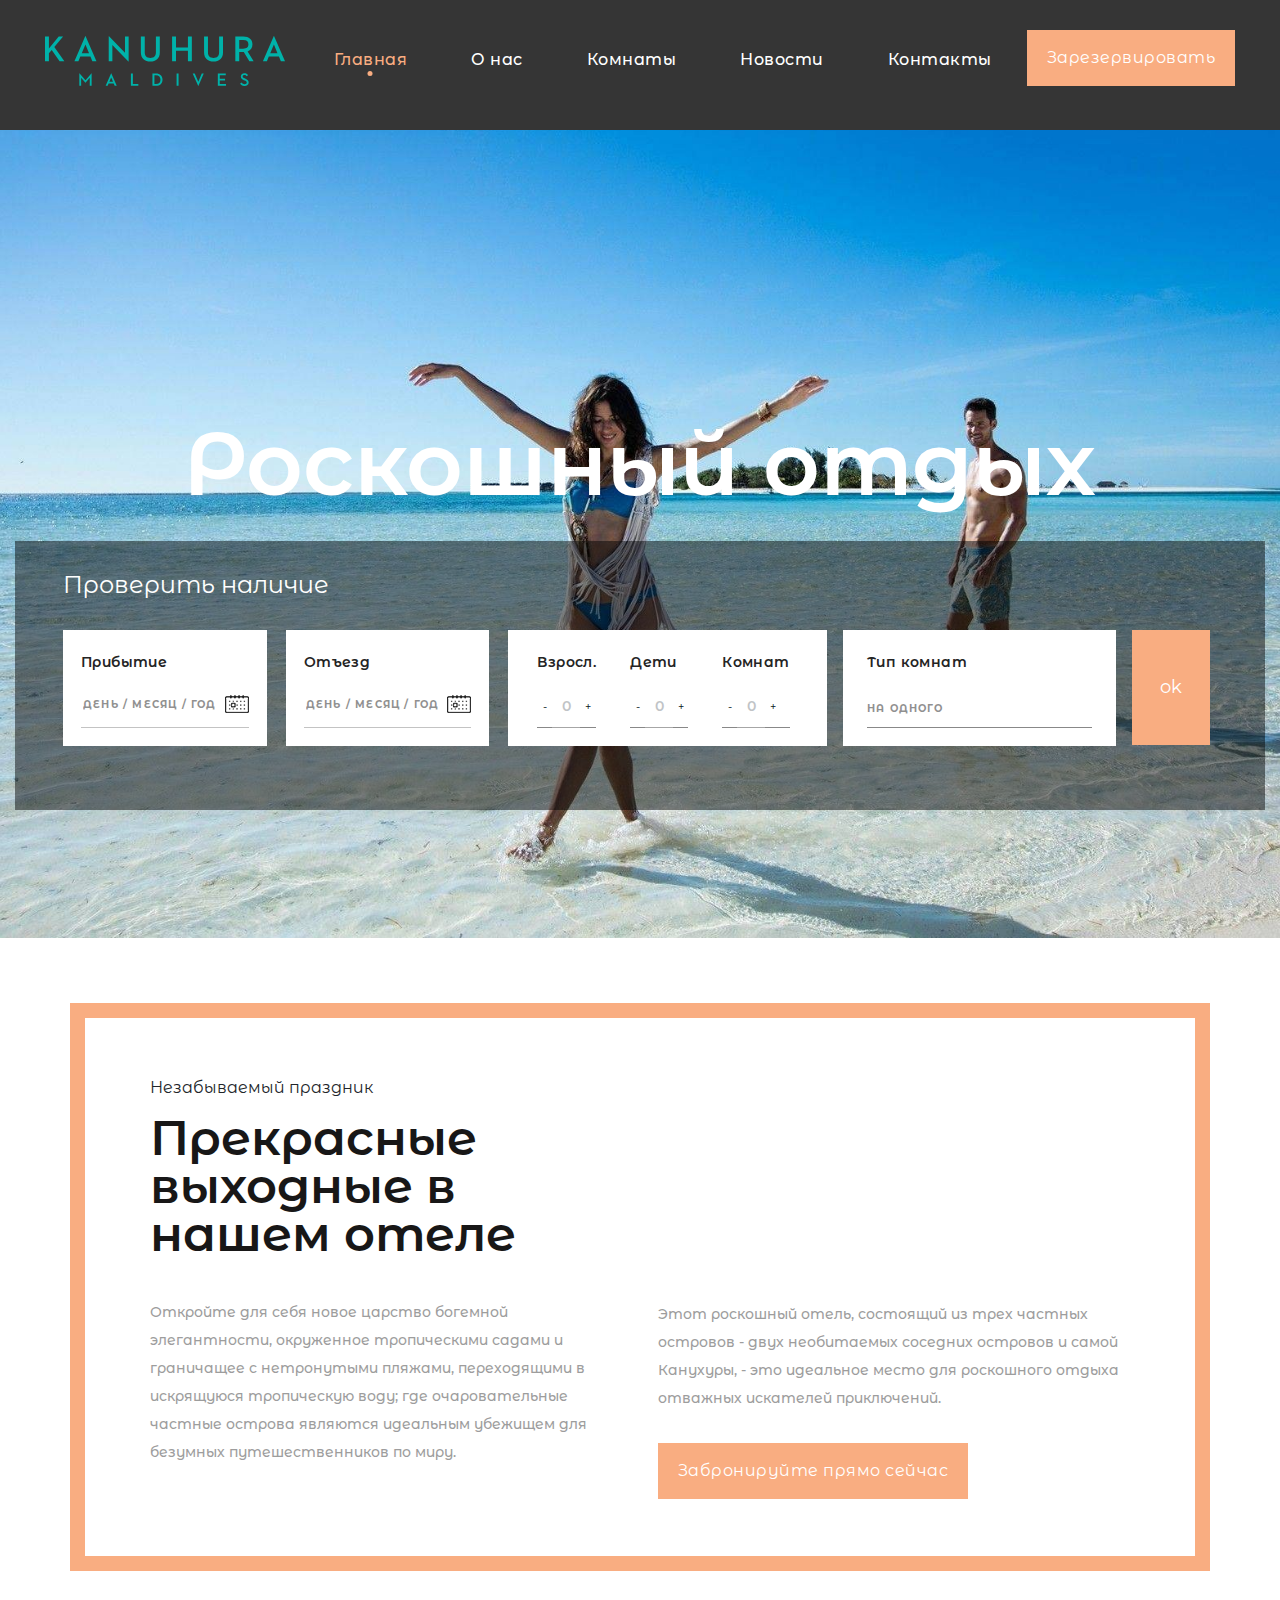
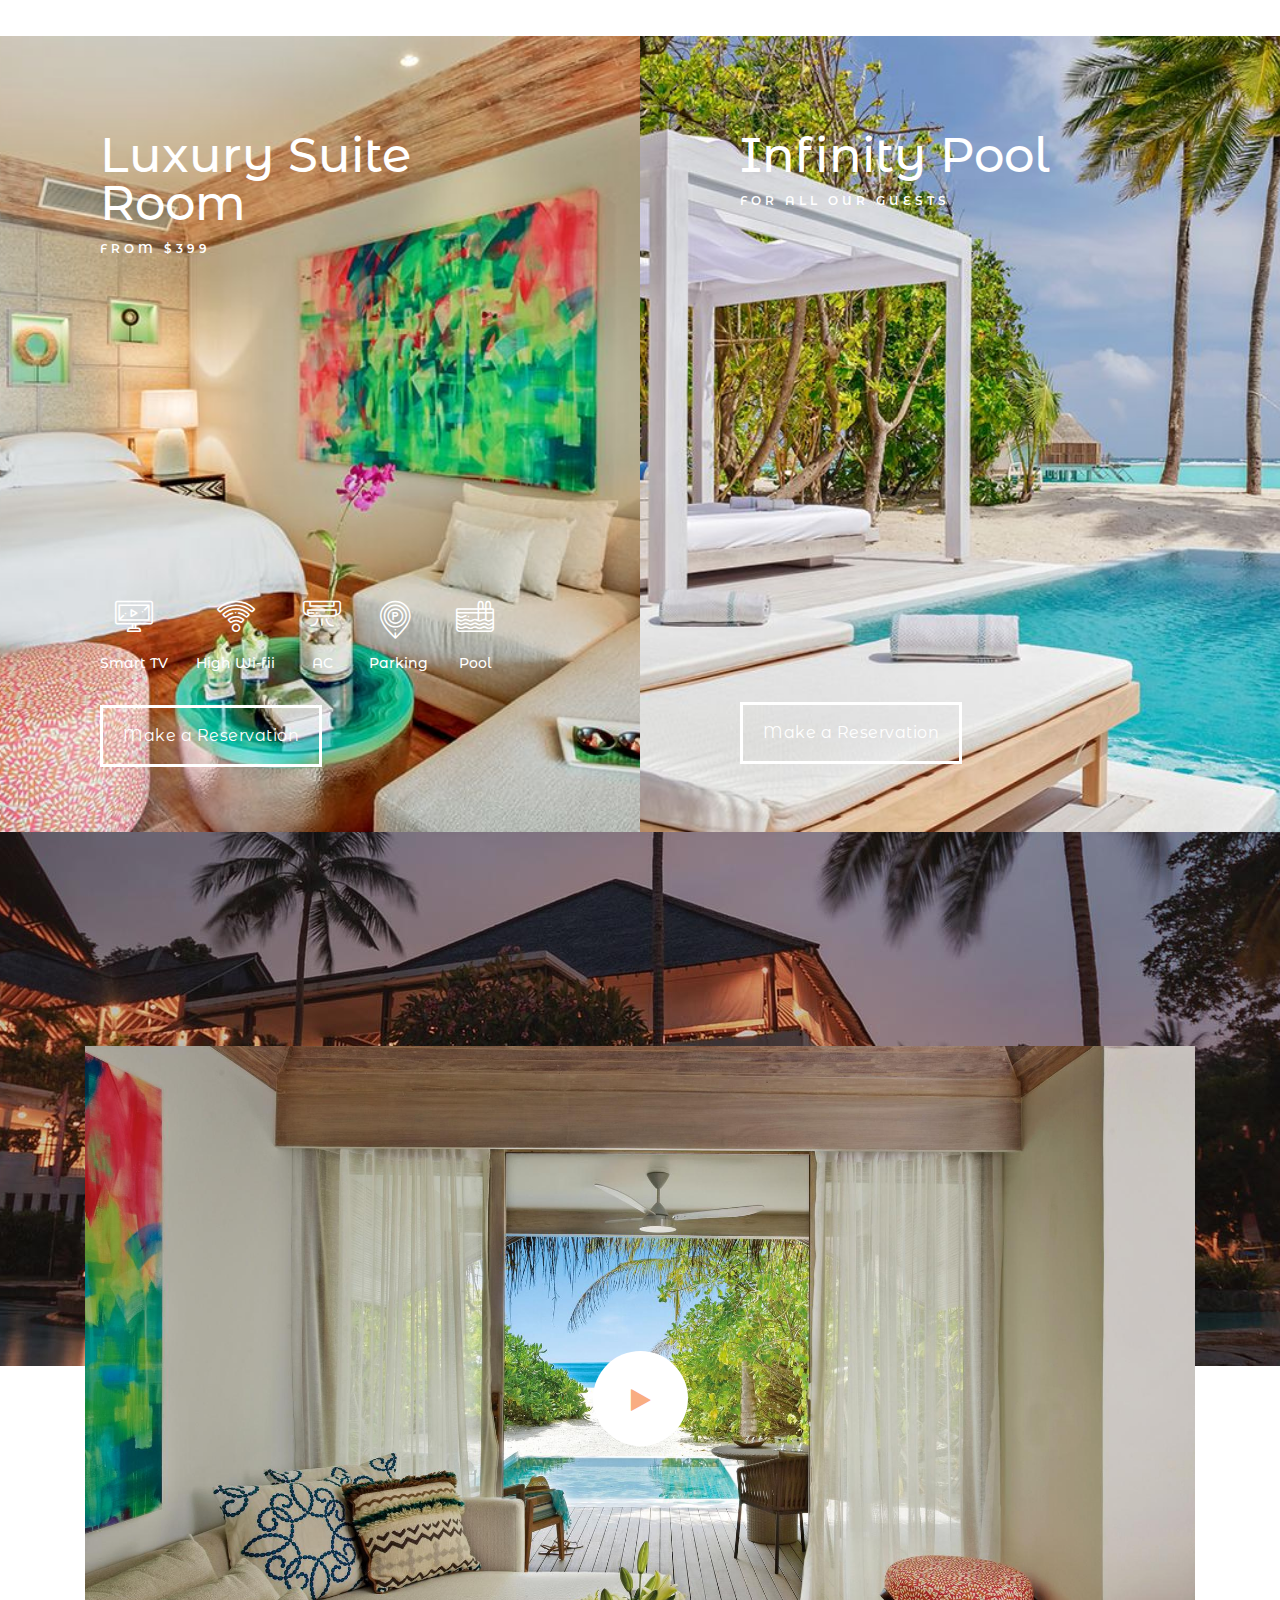
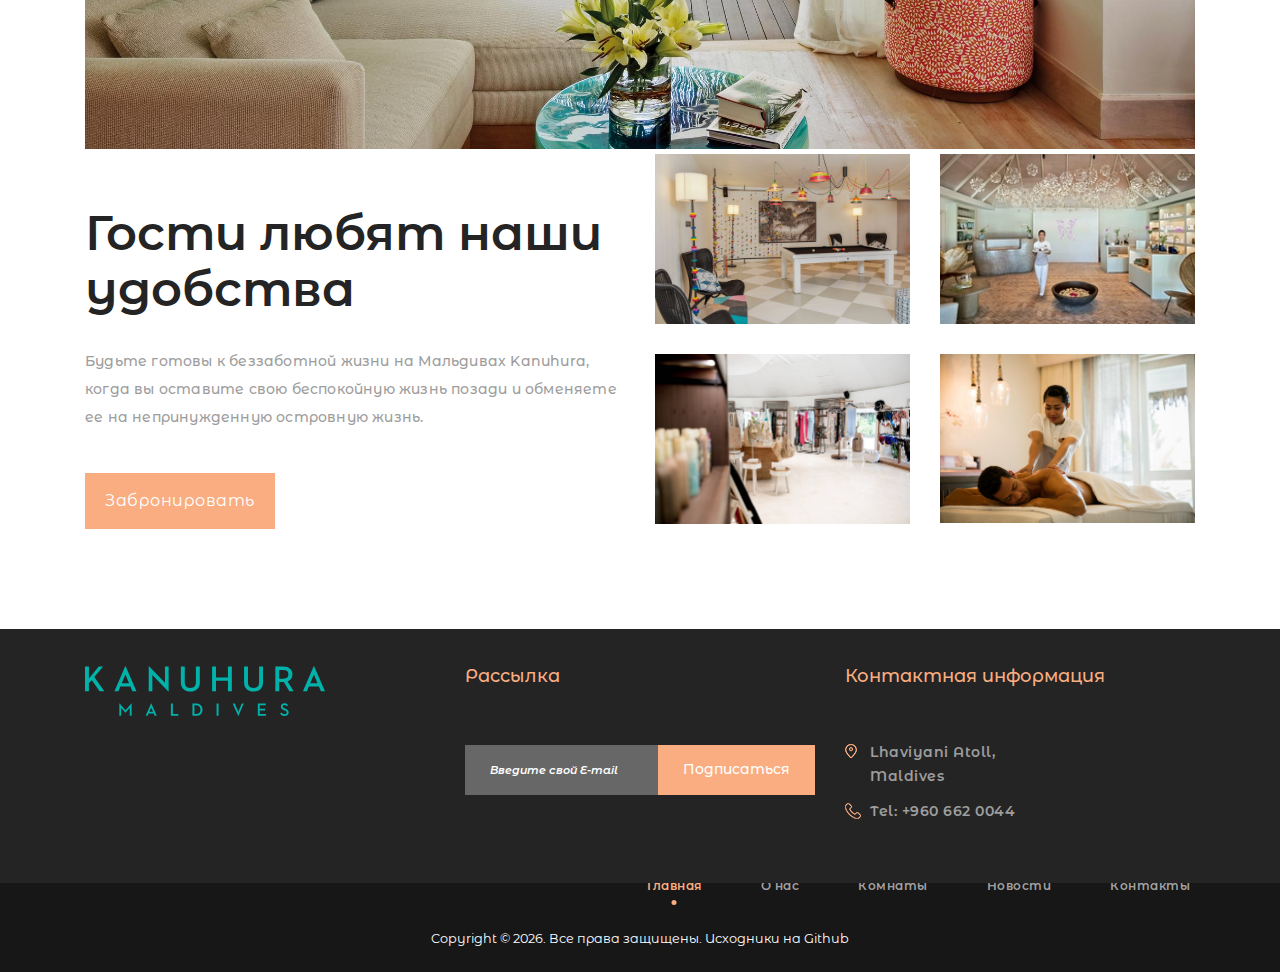
==== commit ffc894d7: "end_first_part" ====
--- a/Index.html
+++ b/Index.html
@@ -15,6 +15,7 @@
     <link rel="stylesheet" href="css/magnific-popup.css" type="text/css">
     <link rel="stylesheet" href="css/slicknav.min.css" type="text/css">
     <link rel="stylesheet" href="css/style.css" type="text/css">
+    
 
 </head>
 <body>
@@ -26,7 +27,7 @@
         <div class="container-fluid">
             <div class="inner-header">
                 <div class="logo">
-                    <a href="#"><img src="img/logo.svg" ></a>
+                    <a href="#"><img src="img/logo.svg" class="responsive"></a>
                 </div>
 
 
@@ -72,13 +73,13 @@
                         <form action="#" class="check-form">
                             <h4>Проверить наличие</h4>
                             <div class="datepicker">
-                                <p>Дата прибытия</p>
+                                <p>Прибытие</p>
                                 <input type="text" class="datepicker-1" value="день / месяц / год">
                                 <img src="img/calendar.png" alt="">
                             </div>
                             <div class="datepicker">
-                                <p>Дата отъезда</p>
-                                <input type="text" class="datepicker-2" value="день / мес / год">
+                                <p>Отъезд</p>
+                                <input type="text" class="datepicker-2" value="день / месяц / год">
                                 <img src="img/calendar.png" alt="">
                             </div>
                             <div class="room-quantity">
@@ -98,9 +99,9 @@
                             <div class="room-selector">
                                 <p>Тип комнат</p>
                                 <select class="suit-select">
-                                    <option>Люкс</option>
-                                    <option value="">На одного</option>
+                                    <option>На одного</option>
                                     <option value="">На двоих</option>
+                                    <option value="">Люкс</option>
                                     <option value="">Спец. размещение</option>
                                 </select>
                             </div>
@@ -148,8 +149,8 @@
                     <div class="col-lg-6">
                         <div class="facilities-item set-bg" data-setbg="img/room-1.jpg">
                             <div class="fi-title">
-                                <h2>Комфортабельные номера</h2>
-                                <p>От $399</p>
+                                <h2>Luxury Suite Room</h2>
+                                <p>From $399</p>
                             </div>
                             <div class="fi-features">
                                 <div class="fi-info">
@@ -158,36 +159,40 @@
                                 </div>
                                 <div class="fi-info">
                                     <i class="flaticon-029-wifi"></i>
-                                    <p>Быстрый Wi-fii</p>
+                                    <p>High Wi-fii</p>
                                 </div>
                                 <div class="fi-info">
                                     <i class="flaticon-003-air-conditioner"></i>
-                                    <p>Кондиционер</p>
+                                    <p>AC</p>
                                 </div>
                                 <div class="fi-info">
                                     <i class="flaticon-036-parking"></i>
-                                    <p>Парковка</p>
+                                    <p>Parking</p>
                                 </div>
                                 <div class="fi-info">
                                     <i class="flaticon-007-swimming-pool"></i>
-                                    <p>Бассеин</p>
-                                </div>
-                            </div>
-                            <a href="#" class="primary-btn">Бронирование</a>
+                                    <p>Pool</p>
+                                </div>
+                            </div>
+                            <a href="#" class="primary-btn">Make a Reservation</a>
                         </div>
                     </div>
                     <div class="col-lg-6">
                         <div class="facilities-item set-bg fi-right" data-setbg="img/room-2.jpg">
                             <div class="fi-title">
-                                <h2>Роскошный бассеин</h2>
-                                <p>для всех гостей</p>
-                            </div>
-                            <a href="#" class="primary-btn">Бронирование</a>
-                        </div>
-                    </div>
-                </div>
-            </div>
-        </section>
+                                <h2>Infinity Pool</h2>
+                                <p>For all our guests</p>
+                            </div>
+                            <a href="#" class="primary-btn">Make a Reservation</a>
+                        </div>
+                    </div>
+                </div>
+            </div>
+        </section>
+
+
+
+
 
         
         <div class="video-section">
@@ -245,7 +250,7 @@
             <div class="container">
                 <div class="row">
                     <div class="col-lg-4">
-                        <div class="footer-item">
+                        <div class="footer-item ">
                             <div class="footer-logo">
                                 <a href="#"><img src="img/logo.svg" alt=""></a>
                             </div>
@@ -262,9 +267,9 @@
                         </div>
                     </div>
                     <div class="col-lg-4">
-                        <div class="footer-item">
-                            <h5>Контактная информация</h5>
-                            <ul>
+                        <div class="footer-item cont" >
+                            <h5 class="cont">Контактная информация</h5>
+                            <ul class="cont">
                                 <li><img src="img/dot.png" alt="">Lhaviyani Atoll, <br />Maldives</li>
                                 <li><img src="img/phone.png" alt="">Tel: +960 662 0044</li>
                             </ul>
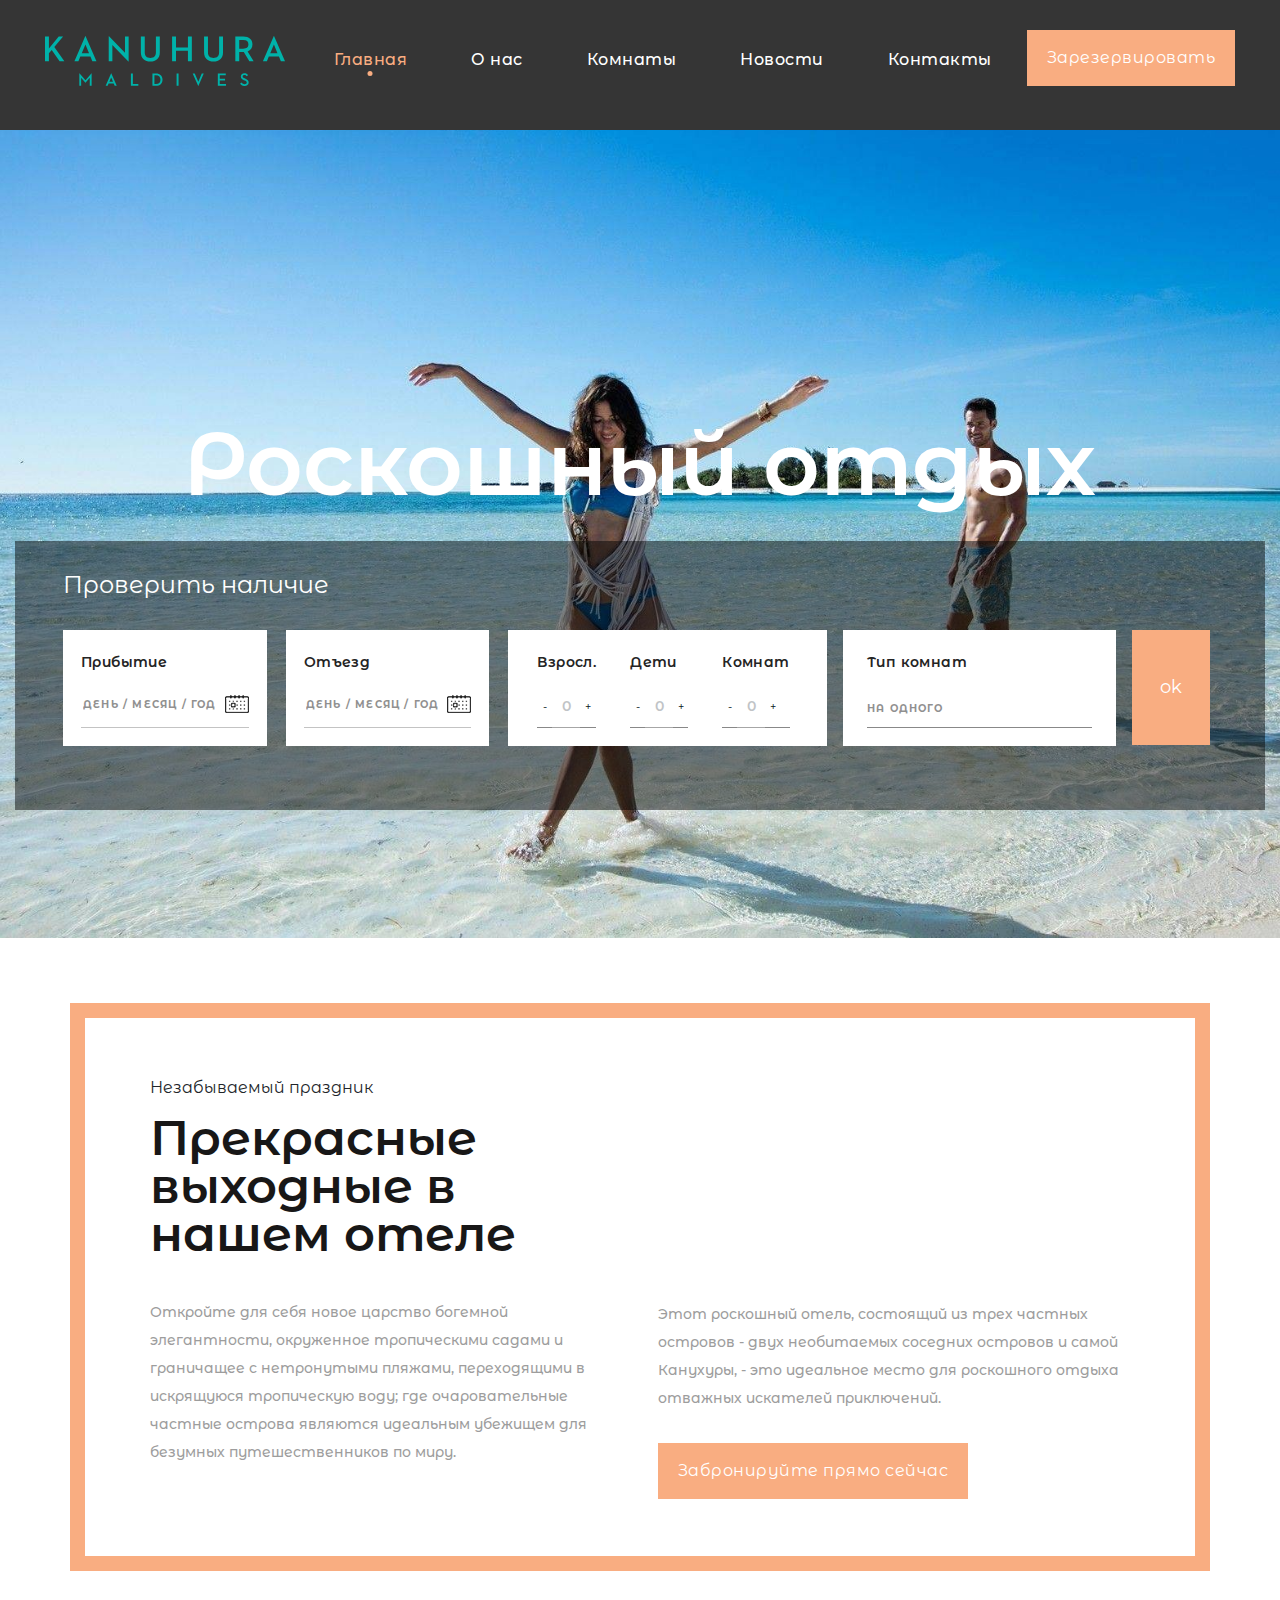
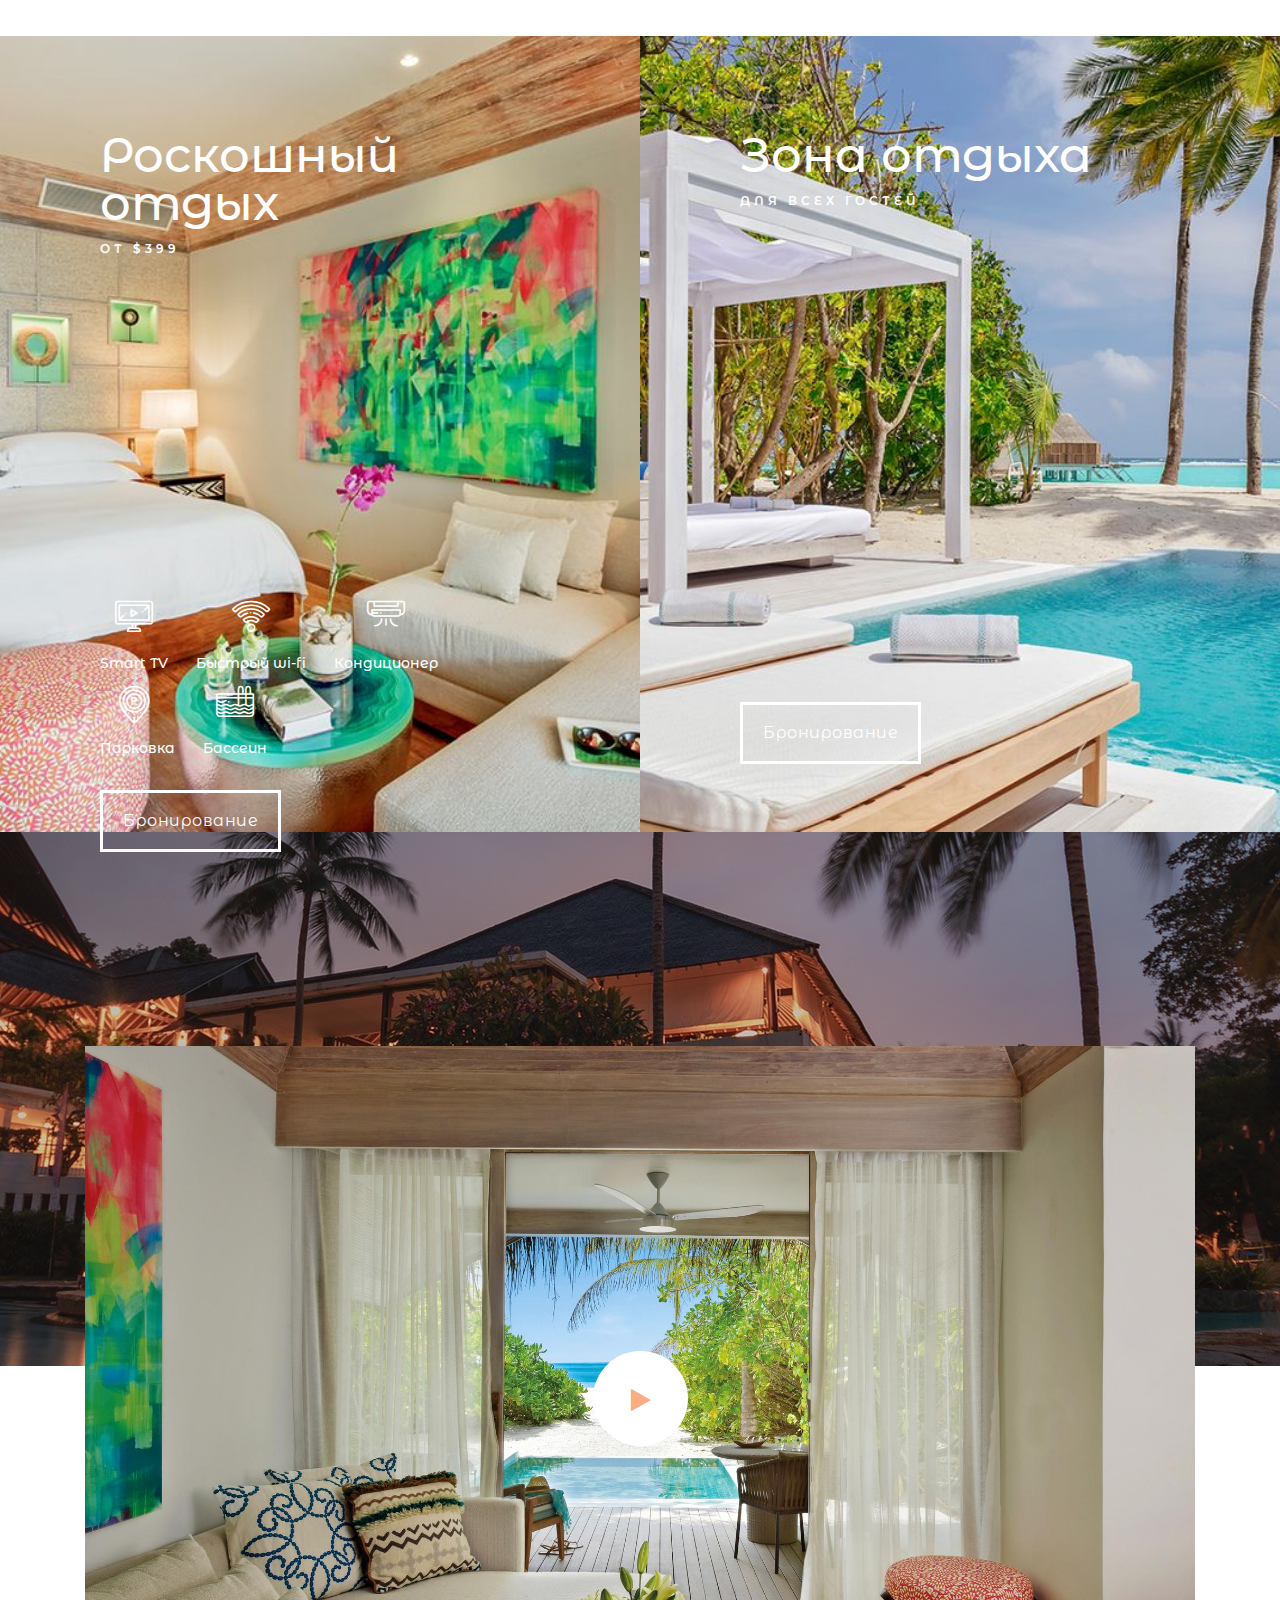
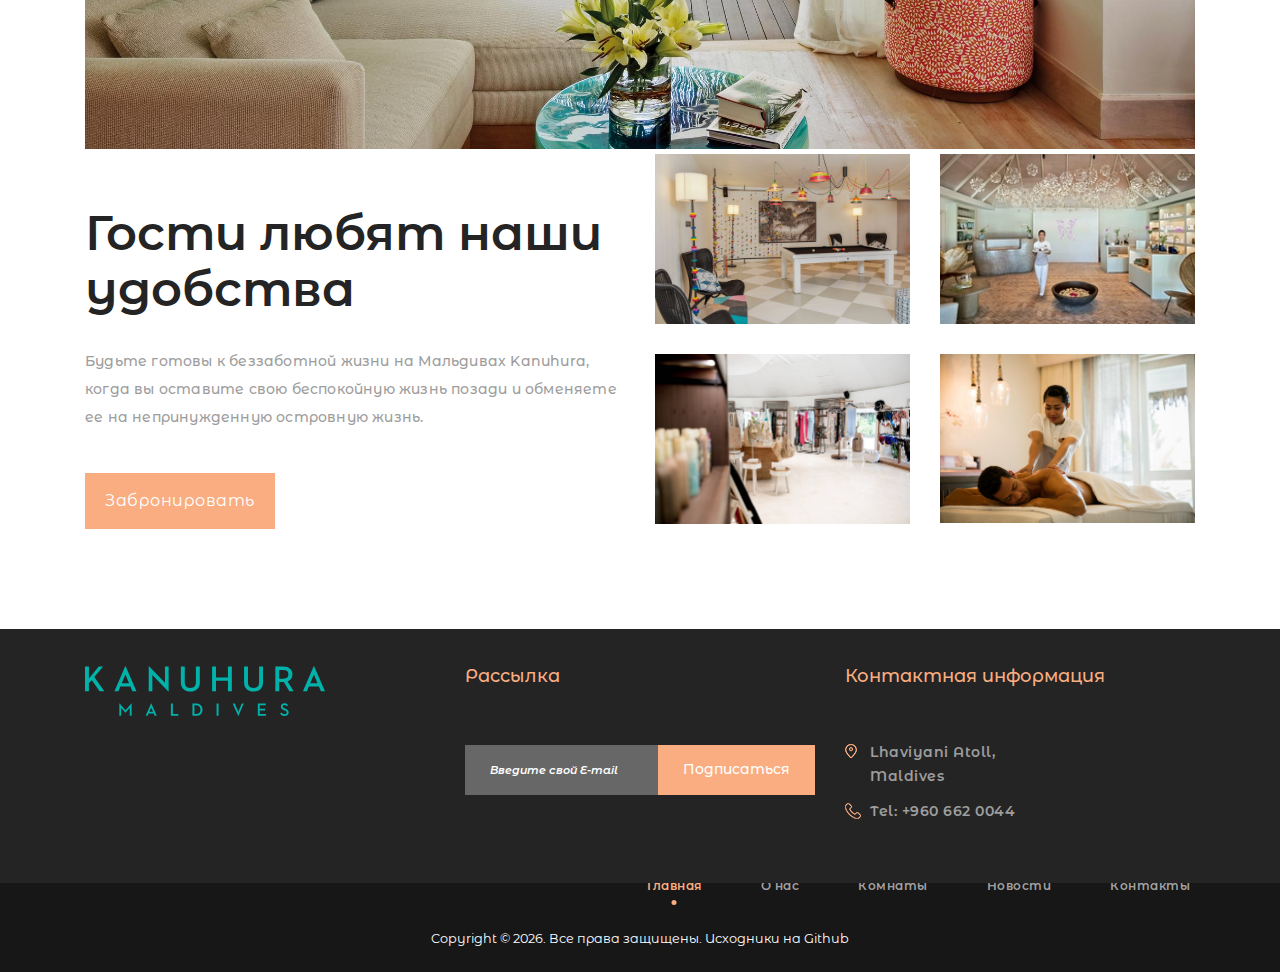
==== commit c82d6ba3: "Update Index.html" ====
--- a/Index.html
+++ b/Index.html
@@ -143,14 +143,14 @@
     
     
 
-        <section class="facilities-section">
+           <section class="facilities-section">
             <div class="container-fluid">
                 <div class="row">
                     <div class="col-lg-6">
                         <div class="facilities-item set-bg" data-setbg="img/room-1.jpg">
                             <div class="fi-title">
-                                <h2>Luxury Suite Room</h2>
-                                <p>From $399</p>
+                                <h2>Роскошный отдых</h2>
+                                <p>от $399</p>
                             </div>
                             <div class="fi-features">
                                 <div class="fi-info">
@@ -159,36 +159,38 @@
                                 </div>
                                 <div class="fi-info">
                                     <i class="flaticon-029-wifi"></i>
-                                    <p>High Wi-fii</p>
+                                    <p>Быстрый wi-fi</p>
                                 </div>
                                 <div class="fi-info">
                                     <i class="flaticon-003-air-conditioner"></i>
-                                    <p>AC</p>
+                                    <p>Кондиционер</p>
                                 </div>
                                 <div class="fi-info">
                                     <i class="flaticon-036-parking"></i>
-                                    <p>Parking</p>
+                                    <p>Парковка</p>
                                 </div>
                                 <div class="fi-info">
                                     <i class="flaticon-007-swimming-pool"></i>
-                                    <p>Pool</p>
-                                </div>
-                            </div>
-                            <a href="#" class="primary-btn">Make a Reservation</a>
+                                    <p>Бассеин</p>
+                                </div>
+                            </div>
+                            <a href="#" class="primary-btn">Бронирование</a>
                         </div>
                     </div>
                     <div class="col-lg-6">
                         <div class="facilities-item set-bg fi-right" data-setbg="img/room-2.jpg">
                             <div class="fi-title">
-                                <h2>Infinity Pool</h2>
-                                <p>For all our guests</p>
-                            </div>
-                            <a href="#" class="primary-btn">Make a Reservation</a>
-                        </div>
-                    </div>
-                </div>
-            </div>
-        </section>
+                                <h2>Зона отдыха</h2>
+                                <p>Для всех гостей</p>
+                            </div>
+                            <a href="#" class="primary-btn">Бронирование</a>
+                        </div>
+                    </div>
+                </div>
+            </div>
+        </section>
+
+
 
 
 
@@ -372,4 +374,4 @@
 
 
 </body>
-</html>+</html>
